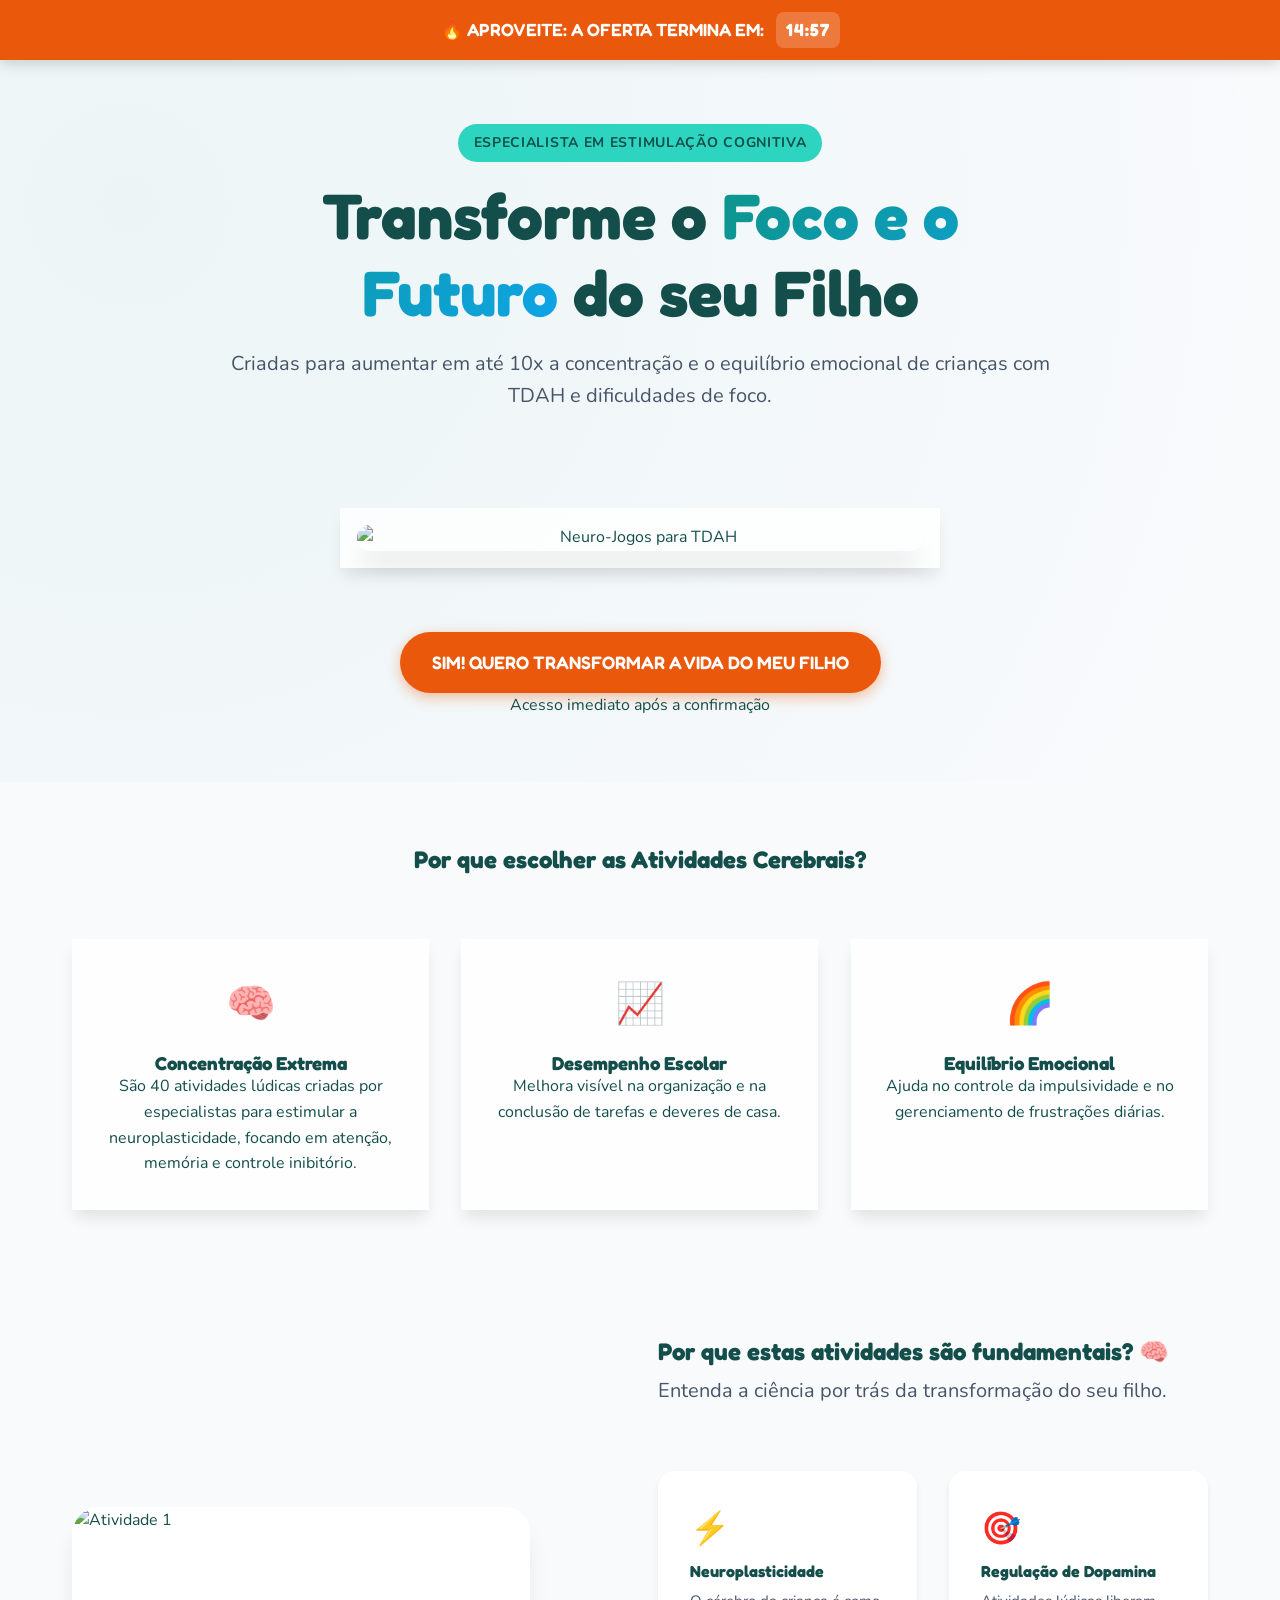
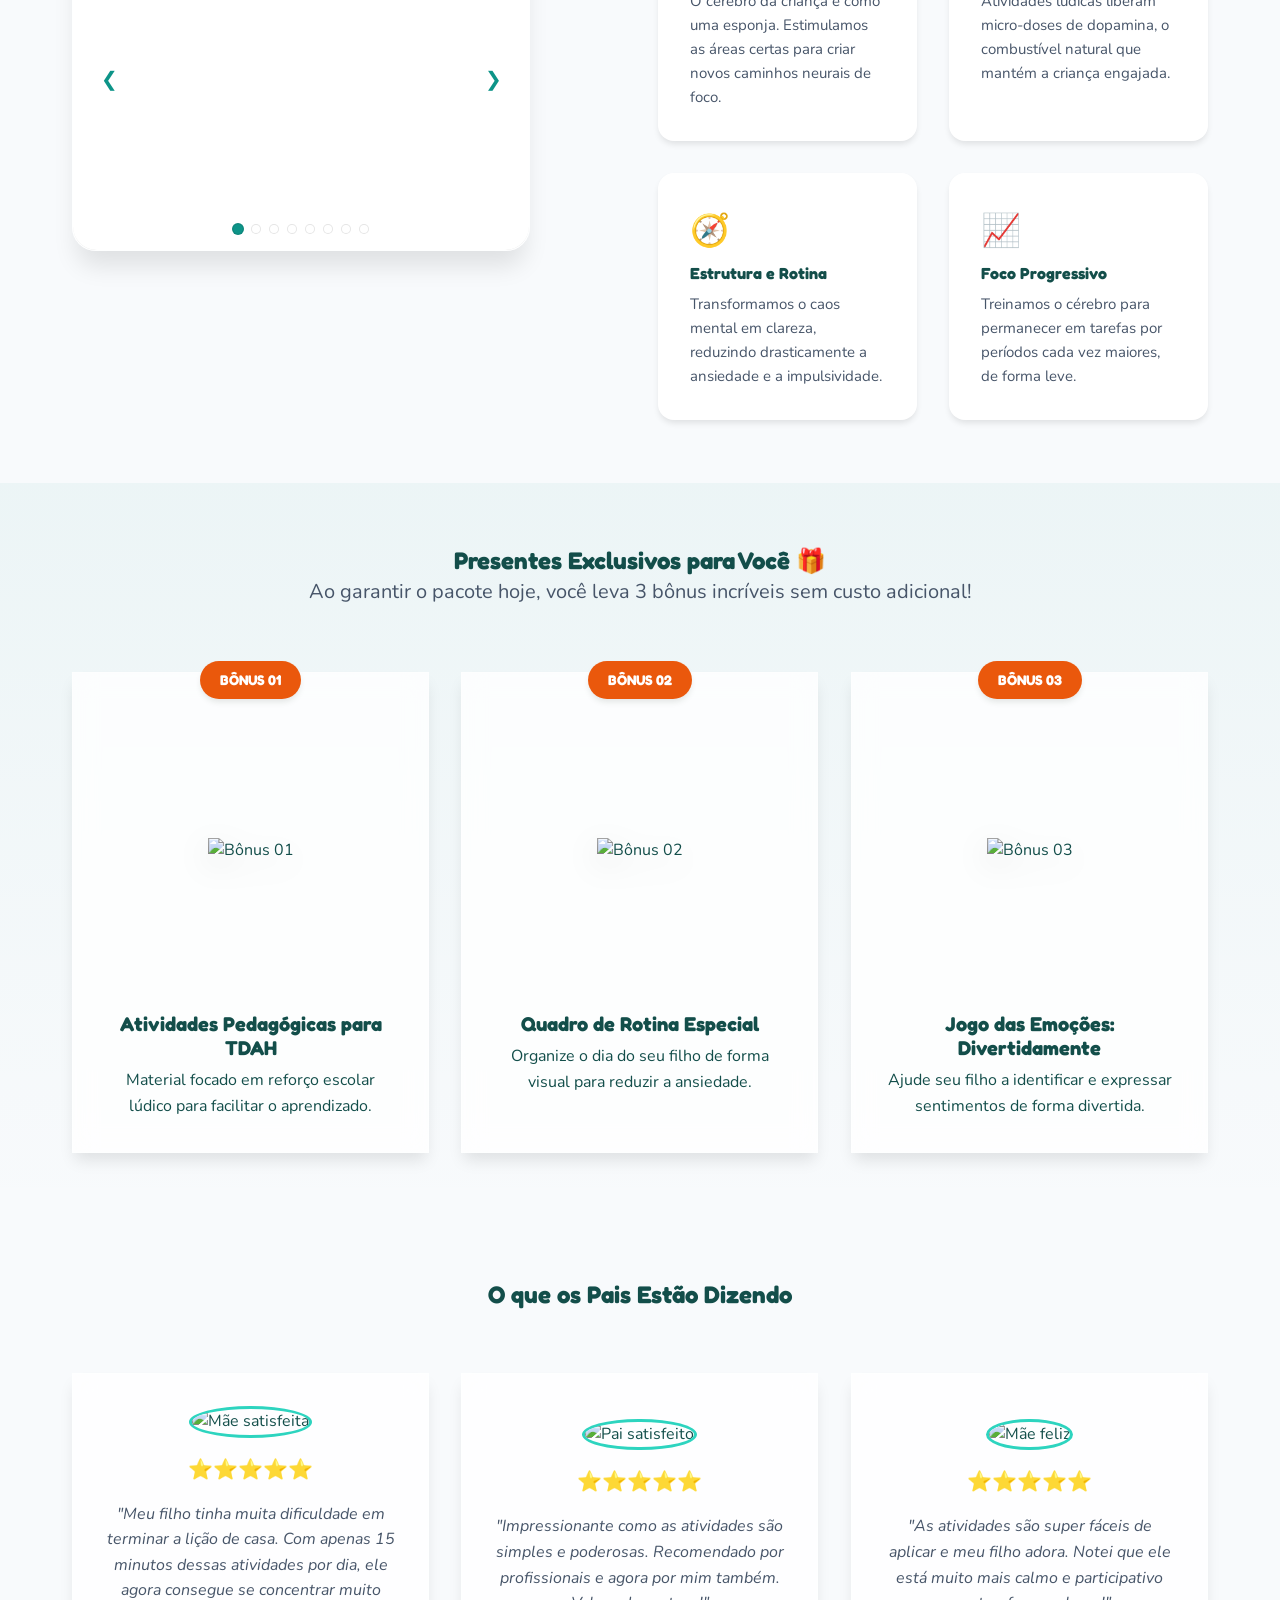
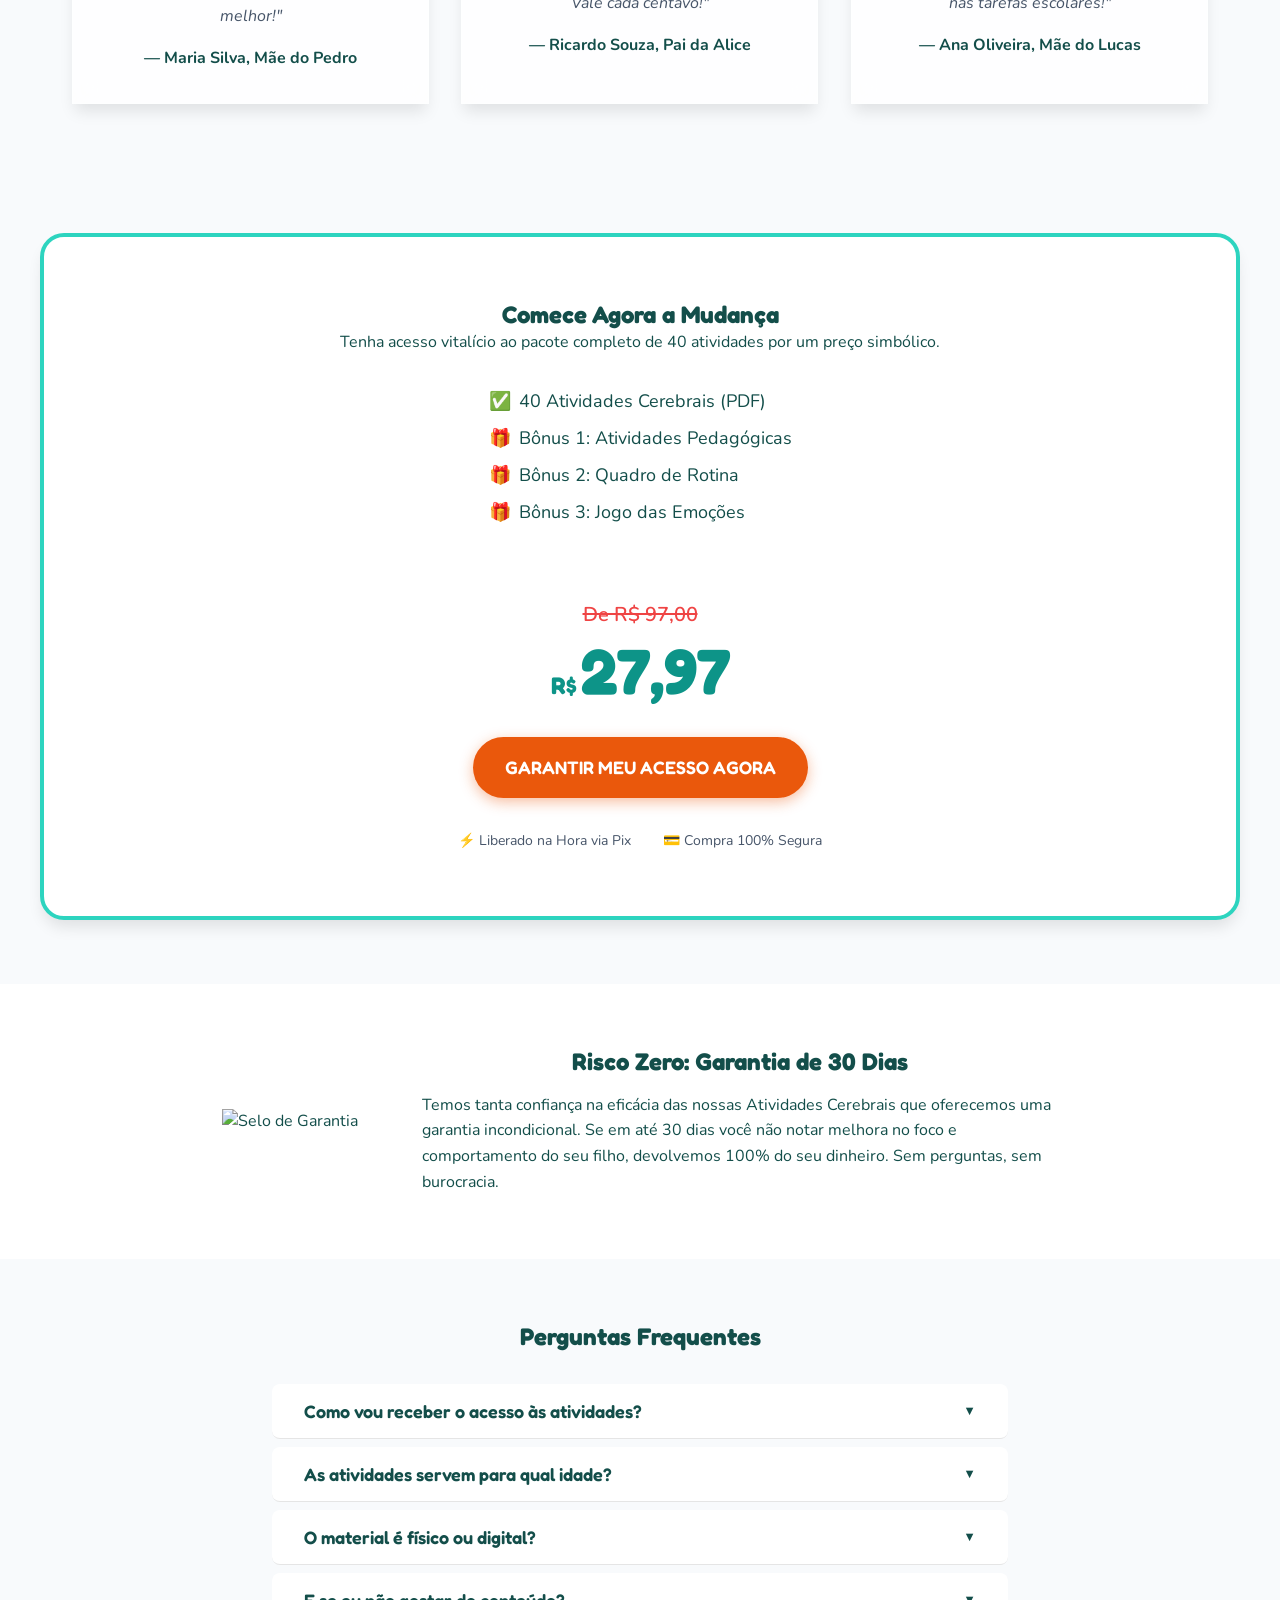
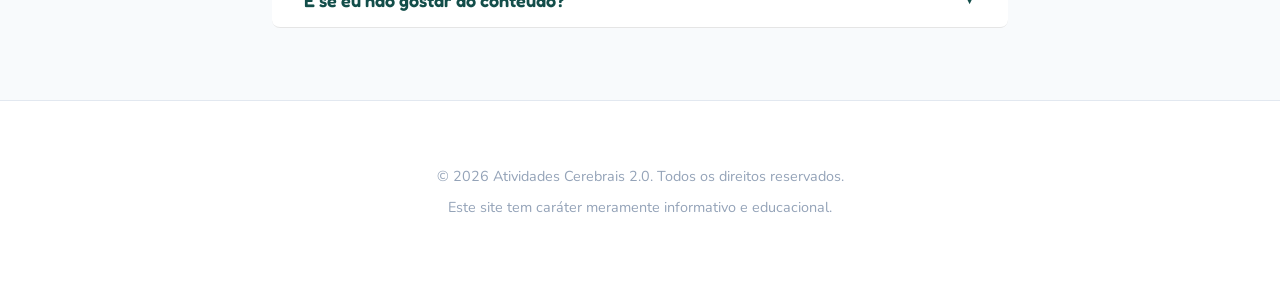
==== index.html @ 0a91a90c "Add files via upload" ====
<!DOCTYPE html>
<html lang="pt-BR">

<head>
    <meta charset="UTF-8">
    <meta name="viewport" content="width=device-width, initial-scale=1.0">
    <title>Atividades Cerebrais 2.0 - Potencialize o Foco do seu Filho</title>
    <link rel="icon" type="image/png" href="assets/favicon.png">
    <meta name="description"
        content="Descubra 40 atividades cerebrais desenhadas para aumentar a concentração, foco e organização das crianças de forma divertida e eficaz.">
    <link rel="stylesheet" href="style.css">
    <!-- Meta Pixel Code -->
    <script>
        !function (f, b, e, v, n, t, s) {
            if (f.fbq) return; n = f.fbq = function () {
                n.callMethod ?
                    n.callMethod.apply(n, arguments) : n.queue.push(arguments)
            };
            if (!f._fbq) f._fbq = n; n.push = n; n.loaded = !0; n.version = '2.0';
            n.queue = []; t = b.createElement(e); t.async = !0;
            t.src = v; s = b.getElementsByTagName(e)[0];
            s.parentNode.insertBefore(t, s)
        }(window, document, 'script',
            'https://connect.facebook.net/en_US/fbevents.js');
        fbq('init', '1449048196918476');
        fbq('track', 'PageView');
    </script>
    <noscript>
        <img height="1" width="1" style="display:none"
            src="https://www.facebook.com/tr?id=1449048196918476&ev=PageView&noscript=1" />
    </noscript>
    <!-- End Meta Pixel Code -->
    <script src="https://cdn.utmify.com.br/scripts/utms/latest.js" data-utmify-prevent-xcod-sck
        data-utmify-prevent-subids async defer></script>
</head>

<body>

    <!-- Countdown Timer Bar -->
    <div class="timer-bar">
        <div class="container">
            <div class="timer-content">
                <span>🔥 APROVEITE: A OFERTA TERMINA EM:</span>
                <span id="countdown-timer" class="timer-numbers">15:00</span>
            </div>
        </div>
    </div>

    <!-- Hero Section -->
    <header class="section hero">
        <div class="container grid-hero">
            <div class="hero-content reveal">
                <span class="badge">Especialista em Estimulação Cognitiva</span>
                <h1>Transforme o <span class="text-gradient">Foco e o Futuro</span> do seu Filho</h1>
                <p class="lead">Criadas para aumentar em até 10x a concentração e o equilíbrio emocional de crianças com
                    TDAH e dificuldades de foco.</p>
            </div>
            <div class="hero-visual reveal delayed">
                <div class="visual-wrapper glass">
                    <img src="./assets/hero_main.jpg" alt="Neuro-Jogos para TDAH" class="hero-img">
                </div>
            </div>
            <div class="hero-cta reveal">
                <div class="cta-group">
                    <a href="#oferta" class="btn btn-primary">SIM!
                        QUERO TRANSFORMAR A VIDA DO MEU FILHO</a>
                    <p class="small-info">Acesso imediato após a confirmação</p>
                </div>
            </div>
        </div>
    </header>

    <!-- Benefits Section -->
    <section id="beneficios" class="section bg-alt">
        <div class="container text-center">
            <h2 class="reveal">Por que escolher as Atividades Cerebrais?</h2>
            <div class="benefits-grid">
                <div class="benefit-card glass reveal">
                    <div class="icon">🧠</div>
                    <h3>Concentração Extrema</h3>
                    <p>São 40 atividades lúdicas criadas por especialistas para estimular a neuroplasticidade, focando
                        em atenção, memória e controle inibitório.</p>
                </div>
                <div class="benefit-card glass reveal">
                    <div class="icon">📈</div>
                    <h3>Desempenho Escolar</h3>
                    <p>Melhora visível na organização e na conclusão de tarefas e deveres de casa.</p>
                </div>
                <div class="benefit-card glass reveal">
                    <div class="icon">🌈</div>
                    <h3>Equilíbrio Emocional</h3>
                    <p>Ajuda no controle da impulsividade e no gerenciamento de frustrações diárias.</p>
                </div>
            </div>
        </div>
    </section>

    <!-- Foundation Section -->
    <section id="fundamentos" class="section">
        <div class="container grid-foundation reveal">
            <div class="foundation-image">
                <div class="carousel-container glass">
                    <div class="carousel-track">
                        <img src="./assets/carousel_1.webp" class="carousel-slide active" alt="Atividade 1">
                        <img src="./assets/carousel_2.webp" class="carousel-slide" alt="Atividade 2">
                        <img src="./assets/carousel_3.webp" class="carousel-slide" alt="Atividade 3">
                        <img src="./assets/carousel_4.webp" class="carousel-slide" alt="Atividade 4">
                        <img src="./assets/carousel_5.avif" class="carousel-slide" alt="Atividade 5">
                        <img src="./assets/carousel_6.webp" class="carousel-slide" alt="Atividade 6">
                        <img src="./assets/carousel_7.webp" class="carousel-slide" alt="Atividade 7">
                        <img src="./assets/carousel_8.webp" class="carousel-slide" alt="Atividade 8">
                    </div>
                    <div class="carousel-nav">
                        <button class="carousel-prev" aria-label="Anterior">❮</button>
                        <button class="carousel-next" aria-label="Próximo">❯</button>
                    </div>
                    <div class="carousel-dots"></div>
                </div>
            </div>
            <div class="foundation-content">
                <h2>Por que estas atividades são fundamentais? 🧠</h2>
                <p class="lead">Entenda a ciência por trás da transformação do seu filho.</p>
                <div class="foundation-grid">
                    <div class="foundation-item">
                        <div class="icon">⚡</div>
                        <h4>Neuroplasticidade</h4>
                        <p>O cérebro da criança é como uma esponja. Estimulamos as áreas certas para criar novos
                            caminhos neurais de foco.</p>
                    </div>
                    <div class="foundation-item">
                        <div class="icon">🎯</div>
                        <h4>Regulação de Dopamina</h4>
                        <p>Atividades lúdicas liberam micro-doses de dopamina, o combustível natural que mantém a
                            criança engajada.</p>
                    </div>
                    <div class="foundation-item">
                        <div class="icon">🧭</div>
                        <h4>Estrutura e Rotina</h4>
                        <p>Transformamos o caos mental em clareza, reduzindo drasticamente a ansiedade e a
                            impulsividade.</p>
                    </div>
                    <div class="foundation-item">
                        <div class="icon">📈</div>
                        <h4>Foco Progressivo</h4>
                        <p>Treinamos o cérebro para permanecer em tarefas por períodos cada vez maiores, de forma leve.
                        </p>
                    </div>
                </div>
            </div>
        </div>
    </section>

    <!-- Bonus Section -->
    <section id="bonus" class="section bonus">
        <div class="container text-center">
            <h2 class="reveal">Presentes Exclusivos para Você 🎁</h2>
            <p class="lead reveal">Ao garantir o pacote hoje, você leva 3 bônus incríveis sem custo adicional!</p>
            <div class="bonus-grid">
                <div class="bonus-card glass reveal">
                    <span class="bonus-badge">BÔNUS 01</span>
                    <div class="bonus-img">
                        <img src="./assets/bonus_1.png" alt="Bônus 01">
                    </div>
                    <h3>Atividades Pedagógicas para TDAH</h3>
                    <p>Material focado em reforço escolar lúdico para facilitar o aprendizado.</p>
                </div>
                <div class="bonus-card glass reveal">
                    <span class="bonus-badge">BÔNUS 02</span>
                    <div class="bonus-img">
                        <img src="./assets/bonus_2.png" alt="Bônus 02">
                    </div>
                    <h3>Quadro de Rotina Especial</h3>
                    <p>Organize o dia do seu filho de forma visual para reduzir a ansiedade.</p>
                </div>
                <div class="bonus-card glass reveal">
                    <span class="bonus-badge">BÔNUS 03</span>
                    <div class="bonus-img">
                        <img src="./assets/bonus_3.png" alt="Bônus 03">
                    </div>
                    <h3>Jogo das Emoções: Divertidamente</h3>
                    <p>Ajude seu filho a identificar e expressar sentimentos de forma divertida.</p>
                </div>
            </div>
        </div>
    </section>

    <!-- Testimonials Section -->
    <section id="depoimentos" class="section">
        <div class="container text-center">
            <h2 class="reveal">O que os Pais Estão Dizendo</h2>
            <div class="testimonials-grid">
                <div class="testimonial-card glass reveal">
                    <div class="testimonial-photo">
                        <img src="./assets/parent_1.png" alt="Mãe satisfeita">
                    </div>
                    <div class="stars">⭐⭐⭐⭐⭐</div>
                    <p>"Meu filho tinha muita dificuldade em terminar a lição de casa. Com apenas 15 minutos dessas
                        atividades por dia, ele agora consegue se concentrar muito melhor!"</p>
                    <span class="author">— Maria Silva, Mãe do Pedro</span>
                </div>
                <div class="testimonial-card glass reveal">
                    <div class="testimonial-photo">
                        <img src="./assets/parent_2.png" alt="Pai satisfeito">
                    </div>
                    <div class="stars">⭐⭐⭐⭐⭐</div>
                    <p>"Impressionante como as atividades são simples e poderosas. Recomendado por profissionais e agora
                        por mim também. Vale cada centavo!"</p>
                    <span class="author">— Ricardo Souza, Pai da Alice</span>
                </div>
                <div class="testimonial-card glass reveal">
                    <div class="testimonial-photo">
                        <img src="./assets/parent_3.png" alt="Mãe feliz">
                    </div>
                    <div class="stars">⭐⭐⭐⭐⭐</div>
                    <p>"As atividades são super fáceis de aplicar e meu filho adora. Notei que ele está muito mais calmo
                        e participativo nas tarefas escolares!"</p>
                    <span class="author">— Ana Oliveira, Mãe do Lucas</span>
                </div>
            </div>
        </div>
    </section>

    <!-- CTA Final Section -->
    <section id="oferta" class="section offer">
        <div class="container glass text-center reveal">
            <h2>Comece Agora a Mudança</h2>
            <p>Tenha acesso vitalício ao pacote completo de 40 atividades por um preço simbólico.</p>

            <ul class="offer-list">
                <li><span class="check">✅</span> 40 Atividades Cerebrais (PDF)</li>
                <li><span class="check">🎁</span> Bônus 1: Atividades Pedagógicas</li>
                <li><span class="check">🎁</span> Bônus 2: Quadro de Rotina</li>
                <li><span class="check">🎁</span> Bônus 3: Jogo das Emoções</li>
            </ul>

            <div class="price-tag">
                <span class="old-price">De R$ 97,00</span>
                <div class="main-price">
                    <span class="currency">R$</span>
                    <span class="value">27,97</span>
                </div>
            </div>
            <a href="https://lastlink.com/p/C712D1677/checkout-payment" class="btn btn-primary lg">GARANTIR
                MEU ACESSO AGORA</a>
            <div class="trust-icons">
                <span>⚡ Liberado na Hora via Pix</span>
                <span>💳 Compra 100% Segura</span>
            </div>
        </div>
    </section>

    <!-- Guarantee Section -->
    <section class="section guarantee">
        <div class="container grid-guarantee reveal">
            <div class="guarantee-img">
                <img src="./assets/guarantee_badge.png" alt="Selo de Garantia">
            </div>
            <div class="guarantee-text">
                <h2>Risco Zero: Garantia de 30 Dias</h2>
                <p>Temos tanta confiança na eficácia das nossas Atividades Cerebrais que oferecemos uma garantia
                    incondicional. Se em até 30 dias você não notar melhora no foco e comportamento do seu filho,
                    devolvemos 100% do seu dinheiro. Sem perguntas, sem burocracia.</p>
            </div>
        </div>
    </section>

    <!-- FAQ Section -->
    <section id="faq" class="section">
        <div class="container max-md reveal">
            <h2 class="text-center">Perguntas Frequentes</h2>
            <div class="faq-accordion">
                <div class="faq-item">
                    <button class="faq-question">Como vou receber o acesso às atividades? <span
                            class="arrow">▼</span></button>
                    <div class="faq-answer">
                        <p>O acesso é imediato! Assim que seu pagamento for confirmado, você receberá um e-mail com os
                            dados de acesso para baixar todo o material em PDF.</p>
                    </div>
                </div>
                <div class="faq-item">
                    <button class="faq-question">As atividades servem para qual idade? <span
                            class="arrow">▼</span></button>
                    <div class="faq-answer">
                        <p>As atividades foram desenhadas estrategicamente para crianças entre 3 e 12 anos, com
                            diferentes níveis de complexidade para cada fase do desenvolvimento.</p>
                    </div>
                </div>
                <div class="faq-item">
                    <button class="faq-question">O material é físico ou digital? <span class="arrow">▼</span></button>
                    <div class="faq-answer">
                        <p>O material é 100% digital em formato PDF de alta qualidade. Isso permite que você imprima
                            apenas o que for usar e repita as atividades quantas vezes quiser.</p>
                    </div>
                </div>
                <div class="faq-item">
                    <button class="faq-question">E se eu não gostar do conteúdo? <span class="arrow">▼</span></button>
                    <div class="faq-answer">
                        <p>Não se preocupe! Você tem nossa garantia incondicional de 30 dias. Se por qualquer motivo
                            você
                            achar que não é para o seu filho, basta nos enviar um e-mail e devolvemos todo o seu
                            investimento.</p>
                    </div>
                </div>
            </div>
        </div>
    </section>

    <!-- Exit Intent Modal -->
    <div id="exit-intent-modal">
        <div class="modal-content">
            <button class="modal-close" aria-label="Fechar">&times;</button>
            <span class="modal-icon">🎁</span>
            <h2>ESPERE! Temos um presente para você.</h2>
            <p>Não saia agora sem garantir o <strong>desconto especial de 70%</strong> que liberamos para você.</p>
            <a href="desconto.html" class="btn btn-primary">QUERO MEU DESCONTO AGORA</a>
        </div>
    </div>

    <footer>
        <div class="container">
            <p>&copy; 2026 Atividades Cerebrais 2.0. Todos os direitos reservados.</p>
            <p>Este site tem caráter meramente informativo e educacional.</p>
        </div>
    </footer>

    <script src="main.js"></script>
</body>

</html>
---- style.css ----
@import url('https://fonts.googleapis.com/css2?family=Fredoka:wght@400;500;600;700&family=Nunito:wght@300;400;500;600;700&display=swap');

:root {
    /* Colors - Educational Premium (Teal & Orange) */
    --primary: #0d9488;
    --primary-light: #2dd4bf;
    --primary-dark: #134e4a;
    --secondary: #0ea5e9;
    --cta: #ea580c;
    --cta-hover: #c2410c;
    --bg-main: #f8fafc;
    --bg-card: rgba(255, 255, 255, 0.8);
    --text-main: #134e4a;
    --text-muted: #475569;
    --white: #ffffff;

    /* Gradientes */
    --grad-primary: linear-gradient(135deg, var(--primary), var(--secondary));
    --grad-surface: linear-gradient(180deg, rgba(255, 255, 255, 0) 0%, rgba(255, 255, 255, 1) 100%);

    /* Spacing */
    --space-xs: 0.5rem;
    --space-sm: 1rem;
    --space-md: 2rem;
    --space-lg: 4rem;
    --space-xl: 8rem;

    /* Border Radius */
    --radius-sm: 8px;
    --radius-md: 16px;
    --radius-lg: 24px;
    --radius-full: 9999px;

    /* Shadows */
    --shadow-sm: 0 4px 6px -1px rgba(0, 0, 0, 0.1);
    --shadow-md: 0 10px 15px -3px rgba(0, 0, 0, 0.1);
    --shadow-lg: 0 20px 25px -5px rgba(0, 0, 0, 0.1);
}

* {
    margin: 0;
    padding: 0;
    box-sizing: border-box;
}

html {
    scroll-behavior: smooth;
}

body {
    font-family: 'Nunito', sans-serif;
    background-color: var(--bg-main);
    color: var(--text-main);
    line-height: 1.6;
    overflow-x: hidden;
}

h1,
h2 {
    font-family: 'Fredoka', sans-serif;
    font-weight: 700;
    line-height: 1.2;
    text-align: center;
}

h3,
h4 {
    font-family: 'Fredoka', sans-serif;
    font-weight: 700;
    line-height: 1.2;
}

.text-center {
    text-align: center !important;
}

/* Glassmorphism utility */
.glass {
    background: var(--bg-card);
    backdrop-filter: blur(12px);
    -webkit-backdrop-filter: blur(12px);
    border: 1px solid rgba(255, 255, 255, 0.3);
    box-shadow: var(--shadow-md);
}

@media (max-width: 768px) {
    .glass {
        /* Removing backdrop-filter on mobile for maximum performance */
        backdrop-filter: none;
        -webkit-backdrop-filter: none;
        background: rgba(255, 255, 255, 0.95);
        /* More opaque for readability without blur */
    }
}

/* Layout Utilities */
.container {
    max-width: 1200px;
    margin: 0 auto;
    padding: 0 var(--space-md);
}

.section {
    padding: var(--space-lg) 0;
}

/* Buttons */
.btn {
    display: inline-flex;
    align-items: center;
    justify-content: center;
    padding: 1rem 2rem;
    border-radius: var(--radius-full);
    font-family: 'Fredoka', sans-serif;
    font-weight: 600;
    text-decoration: none;
    transition: all 0.3s cubic-bezier(0.4, 0, 0.2, 1);
    cursor: pointer;
    border: none;
    font-size: 1.125rem;
}

.btn-primary {
    background-color: var(--cta);
    color: var(--white);
    box-shadow: 0 4px 14px 0 rgba(234, 88, 12, 0.39);
    /* Attention grabbing pulse animation */
    animation: pulse-glow 3s infinite ease-in-out;
}

@keyframes pulse-glow {
    0% {
        transform: scale(1);
        box-shadow: 0 4px 14px 0 rgba(234, 88, 12, 0.39);
    }

    50% {
        transform: scale(1.05);
        box-shadow: 0 8px 25px 0 rgba(234, 88, 12, 0.5);
    }

    100% {
        transform: scale(1);
        box-shadow: 0 4px 14px 0 rgba(234, 88, 12, 0.39);
    }
}

.btn-primary:hover {
    background-color: var(--cta-hover);
    transform: translateY(-2px) scale(1.02);
    box-shadow: 0 6px 20px rgba(234, 88, 12, 0.23);
    animation: none;
    /* Pause pulse on hover for better control */
}

.btn-primary:active {
    transform: translateY(0) scale(0.98);
}

/* Animation Base */
.reveal {
    opacity: 0;
    transform: translateY(20px);
    /* Reduced movement for smoother feel on mobile */
    transition: opacity 0.6s ease-out, transform 0.6s ease-out;
    /* Targeted properties + shorter duration */
    will-change: opacity, transform;
}

.reveal.active {
    opacity: 1;
    transform: translateY(0);
}

@media (max-width: 768px) {
    .reveal {
        transition-duration: 0.4s;
        /* Even faster on mobile */
    }
}

@media (max-width: 768px) {
    :root {
        --space-lg: 3rem;
    }

    .btn {
        width: 100%;
        padding: 1.25rem;
    }
}

/* Hero Section */
.hero {
    min-height: 80vh;
    display: flex;
    align-items: center;
    background: radial-gradient(circle at 10% 20%, rgba(13, 148, 136, 0.05) 0%, rgba(255, 255, 255, 0) 90%);
}

.grid-hero {
    display: flex;
    flex-direction: column;
    align-items: center;
    text-align: center;
    gap: var(--space-lg);
    max-width: 900px;
    margin: 0 auto;
}

.hero-content {
    text-align: center;
    display: flex;
    flex-direction: column;
    align-items: center;
}

.hero-visual {
    max-width: 600px;
    width: 100%;
}

.hero-cta {
    display: flex;
    justify-content: center;
    width: 100%;
}

.badge {
    display: inline-block;
    padding: 0.5rem 1rem;
    background: var(--primary-light);
    color: var(--primary-dark);
    font-size: 0.875rem;
    font-weight: 700;
    border-radius: var(--radius-full);
    margin-bottom: var(--space-sm);
    text-transform: uppercase;
    letter-spacing: 0.05em;
}

.text-gradient {
    background: var(--grad-primary);
    -webkit-background-clip: text;
    -webkit-text-fill-color: transparent;
    background-clip: text;
}

.hero h1 {
    font-size: clamp(2.5rem, 5vw, 4rem);
    margin-bottom: var(--space-sm);
}

.lead {
    font-size: 1.25rem;
    color: var(--text-muted);
    margin-bottom: var(--space-md);
}

.hero-img {
    width: 100%;
    height: auto;
    border-radius: var(--radius-md);
    box-shadow: var(--shadow-lg);
    display: block;
    /* Smooth floating animation */
    animation: floating 6s ease-in-out infinite;
}

.visual-wrapper {
    padding: var(--space-sm);
    position: relative;
}

@keyframes floating {
    0% {
        transform: translateY(0px) rotate(0deg);
    }

    50% {
        transform: translateY(-15px) rotate(1deg);
    }

    100% {
        transform: translateY(0px) rotate(0deg);
    }
}

/* Benefits Grid */
.benefits-grid {
    display: grid;
    grid-template-columns: repeat(auto-fit, minmax(300px, 1fr));
    gap: var(--space-md);
    margin-top: var(--space-lg);
}

.benefit-card {
    padding: var(--space-md);
    text-align: center;
    transition: transform 0.3s ease;
    display: flex;
    flex-direction: column;
    align-items: center;
}

.benefit-card:hover {
    transform: translateY(-10px);
}

.benefit-card .icon {
    font-size: 2.5rem;
    margin-bottom: var(--space-sm);
}

/* Offer Section */
.offer .container {
    padding: var(--space-lg);
    background: white;
    border: 4px solid var(--primary-light);
    border-radius: var(--radius-lg);
}

@media (max-width: 768px) {
    .offer .container {
        padding: var(--space-md);
        margin: 0 var(--space-sm);
    }
}

.offer-list {
    list-style: none;
    margin: var(--space-md) 0;
    display: flex;
    flex-direction: column;
    gap: var(--space-xs);
    text-align: left;
    display: inline-block;
}

.offer-list li {
    font-size: 1.125rem;
    color: var(--text-main);
    display: flex;
    align-items: center;
    gap: var(--space-xs);
    margin-bottom: 0.5rem;
}

.offer-list li .check {
    color: var(--primary);
    font-weight: bold;
}

.price-tag {
    margin: var(--space-md) 0;
    display: flex;
    flex-direction: column;
    align-items: center;
    gap: var(--space-xs);
}

.old-price {
    text-decoration: line-through;
    color: #ef4444;
    /* Vibrant Red */
    font-size: 1.25rem;
    font-weight: 600;
}

.main-price {
    display: flex;
    align-items: baseline;
    gap: 0.25rem;
    color: var(--primary);
}

.currency {
    font-size: 1.5rem;
    font-weight: 700;
    font-family: 'Fredoka', sans-serif;
}

.value {
    font-size: 4rem;
    font-weight: 800;
    line-height: 1;
    font-family: 'Fredoka', sans-serif;
}

.trust-icons {
    display: flex;
    justify-content: center;
    gap: var(--space-md);
    margin-top: var(--space-md);
    font-size: 0.875rem;
    color: var(--text-muted);
}

/* Bonus Section */
.bonus {
    background: linear-gradient(180deg, rgba(13, 148, 136, 0.05) 0%, rgba(255, 255, 255, 0) 100%);
}

.bonus-grid {
    display: grid;
    grid-template-columns: repeat(auto-fit, minmax(300px, 1fr));
    gap: var(--space-md);
    margin-top: var(--space-lg);
}

.bonus-card {
    padding: var(--space-md);
    position: relative;
    transition: transform 0.4s cubic-bezier(0.4, 0, 0.2, 1);
    display: flex;
    flex-direction: column;
    align-items: center;
}

.bonus-card:hover {
    transform: translateY(-12px);
}

.bonus-badge {
    position: absolute;
    top: -12px;
    background: var(--cta);
    color: white;
    padding: 0.5rem 1.25rem;
    border-radius: var(--radius-full);
    font-family: 'Fredoka', sans-serif;
    font-weight: 700;
    font-size: 0.875rem;
    box-shadow: var(--shadow-sm);
}

.bonus-img {
    width: 100%;
    margin-bottom: var(--space-sm);
    aspect-ratio: 1;
    display: flex;
    align-items: center;
    justify-content: center;
}

.bonus-img img {
    max-width: 100%;
    max-height: 250px;
    object-fit: contain;
    filter: drop-shadow(0 10px 15px rgba(0, 0, 0, 0.1));
}

.bonus-card h3 {
    color: var(--primary-dark);
    margin-bottom: var(--space-xs);
    font-size: 1.25rem;
}

/* Scientific Foundation Section */
.grid-foundation {
    display: grid;
    grid-template-columns: 1fr 1.2fr;
    gap: var(--space-xl);
    align-items: center;
}

.foundation-image img {
    width: 100%;
    max-width: 500px;
    border-radius: var(--radius-lg);
    box-shadow: var(--shadow-lg);
}

.foundation-content h2 {
    text-align: left;
    margin-bottom: var(--space-xs);
}

.foundation-content .lead {
    text-align: left;
    margin-bottom: var(--space-lg);
    color: var(--text-muted);
}

.foundation-grid {
    display: grid;
    grid-template-columns: 1fr 1fr;
    gap: var(--space-md);
}

.foundation-item {
    padding: var(--space-md);
    background: white;
    border-radius: var(--radius-md);
    box-shadow: var(--shadow-sm);
    transition: transform 0.3s ease;
}

.foundation-item:hover {
    transform: translateY(-5px);
}

.foundation-item .icon {
    font-size: 2rem;
    margin-bottom: var(--space-xs);
}

.foundation-item h4 {
    color: var(--primary-dark);
    margin-bottom: var(--space-xs);
}

.foundation-item p {
    font-size: 0.9375rem;
    color: var(--text-muted);
}

@media (max-width: 968px) {
    .grid-foundation {
        grid-template-columns: 1fr;
        text-align: center;
    }

    .foundation-content h2,
    .foundation-content .lead {
        text-align: center;
    }

    .foundation-image {
        order: -1;
    }
}

@media (max-width: 600px) {
    .foundation-grid {
        grid-template-columns: 1fr;
    }
}

/* Testimonials Grid */
.testimonials-grid {
    display: grid;
    grid-template-columns: repeat(auto-fit, minmax(300px, 1fr));
    gap: var(--space-md);
    margin-top: var(--space-lg);
}

.testimonial-card {
    padding: var(--space-md);
    text-align: center;
    display: flex;
    flex-direction: column;
    align-items: center;
    justify-content: center;
    min-height: 250px;
}

.testimonial-photo img {
    width: 80px;
    height: 80px;
    border-radius: 50%;
    object-fit: cover;
    margin-bottom: var(--space-sm);
    border: 3px solid var(--primary-light);
}

.stars {
    color: #fbbf24;
    font-size: 1.25rem;
    margin-bottom: var(--space-sm);
}

.testimonial-card p {
    font-style: italic;
    margin-bottom: var(--space-sm);
    color: var(--text-muted);
}

.author {
    font-weight: 700;
    color: var(--primary-dark);
}

/* Guarantee Section */
.guarantee {
    background: white;
}

.grid-guarantee {
    display: grid;
    grid-template-columns: auto 1fr;
    gap: var(--space-lg);
    align-items: center;
    max-width: 900px;
    margin: 0 auto;
}

.guarantee-img img {
    width: 200px;
    height: auto;
}

.guarantee-text h2 {
    color: var(--primary-dark);
    margin-bottom: var(--space-sm);
}

@media (max-width: 968px) {
    .grid-hero {
        display: flex;
        flex-direction: column;
        text-align: center;
        gap: var(--space-md);
    }

    .hero-content {
        order: 1;
    }

    .hero-visual {
        order: 2;
        max-width: 500px;
        margin: 0 auto;
    }

    .hero-cta {
        order: 3;
    }

    .grid-guarantee {
        grid-template-columns: 1fr;
        text-align: center;
    }

    .guarantee-img img {
        margin: 0 auto;
    }
}

/* FAQ Accordion */
.max-md {
    max-width: 800px;
    margin: 0 auto;
}

.faq-accordion {
    margin-top: var(--space-md);
}

.faq-item {
    border-bottom: 1px solid rgba(0, 0, 0, 0.1);
    background: white;
    margin-bottom: var(--space-xs);
    border-radius: var(--radius-sm);
    overflow: hidden;
}

.faq-question {
    width: 100%;
    padding: var(--space-sm) var(--space-md);
    display: flex;
    justify-content: space-between;
    align-items: center;
    background: none;
    border: none;
    font-family: 'Fredoka', sans-serif;
    font-size: 1.125rem;
    font-weight: 600;
    color: var(--primary-dark);
    text-align: left;
    cursor: pointer;
    transition: background 0.3s ease;
}

.faq-question:hover {
    background: rgba(13, 148, 136, 0.05);
}

.faq-question .arrow {
    font-size: 0.8rem;
    transition: transform 0.3s ease;
}

.faq-item.active .faq-question {
    background: rgba(13, 148, 136, 0.05);
}

.faq-item.active .arrow {
    transform: rotate(180deg);
}

.faq-answer {
    max-height: 0;
    overflow: hidden;
    transition: max-height 0.3s ease-out, padding 0.3s ease;
    padding: 0 var(--space-md);
}

.faq-item.active .faq-answer {
    max-height: 200px;
    padding: 0 var(--space-md) var(--space-md) var(--space-md);
}

.faq-answer p {
    color: var(--text-muted);
}

/* Carousel Styles */
.carousel-container {
    position: relative;
    width: 100%;
    aspect-ratio: 4 / 3;
    overflow: hidden;
    border-radius: var(--radius-lg);
    box-shadow: var(--shadow-lg);
}

.carousel-track {
    position: relative;
    width: 100%;
    height: 100%;
}

.carousel-slide {
    position: absolute;
    top: 0;
    left: 0;
    width: 100%;
    height: 100%;
    object-fit: contain;
    opacity: 0;
    transition: opacity 0.5s ease-in-out, transform 0.5s ease-in-out;
    transform: scale(0.95);
    background: white;
}

.carousel-slide.active {
    opacity: 1;
    transform: scale(1);
    z-index: 1;
}

.carousel-nav {
    position: absolute;
    top: 50%;
    width: 100%;
    display: flex;
    justify-content: space-between;
    transform: translateY(-50%);
    z-index: 10;
    padding: 0 var(--space-sm);
    pointer-events: none;
}

.carousel-prev,
.carousel-next {
    width: 40px;
    height: 40px;
    border-radius: 50%;
    background: rgba(255, 255, 255, 0.2);
    backdrop-filter: blur(8px);
    -webkit-backdrop-filter: blur(8px);
    border: 1px solid rgba(255, 255, 255, 0.3);
    color: var(--primary);
    font-size: 1.25rem;
    cursor: pointer;
    display: flex;
    align-items: center;
    justify-content: center;
    transition: all 0.3s ease;
    pointer-events: auto;
}

.carousel-prev:hover,
.carousel-next:hover {
    background: var(--primary);
    color: white;
    transform: scale(1.1);
}

.carousel-dots {
    position: absolute;
    bottom: var(--space-sm);
    left: 50%;
    transform: translateX(-50%);
    display: flex;
    gap: 8px;
    z-index: 10;
}

.dot {
    width: 10px;
    height: 10px;
    border-radius: 50%;
    background: rgba(255, 255, 255, 0.4);
    border: 1px solid rgba(0, 0, 0, 0.1);
    cursor: pointer;
    transition: all 0.3s ease;
}

.dot.active {
    background: var(--primary);
    transform: scale(1.2);
}

@media (max-width: 768px) {
    .carousel-container {
        aspect-ratio: 1;
    }

    .carousel-prev,
    .carousel-next {
        width: 32px;
        height: 32px;
        font-size: 1rem;
    }
}

/* Countdown Timer Bar */
.timer-bar {
    position: sticky;
    top: 0;
    z-index: 2000;
    background-color: var(--cta);
    color: var(--white);
    padding: 0.75rem 0;
    text-align: center;
    font-family: 'Fredoka', sans-serif;
    font-weight: 600;
    box-shadow: 0 2px 15px rgba(0, 0, 0, 0.2);
}

.timer-content {
    display: flex;
    justify-content: center;
    align-items: center;
    gap: 12px;
    font-size: 1.1rem;
}

.timer-numbers {
    font-weight: 700;
    background: rgba(255, 255, 255, 0.2);
    padding: 4px 10px;
    border-radius: var(--radius-sm);
    letter-spacing: 1px;
}

@media (max-width: 768px) {
    .timer-content {
        font-size: 0.9rem;
        gap: 8px;
    }
}

/* Exit Intent Modal */
#exit-intent-modal {
    position: fixed;
    top: 0;
    left: 0;
    width: 100%;
    height: 100%;
    background: rgba(15, 23, 42, 0.8);
    backdrop-filter: blur(8px);
    display: flex;
    align-items: center;
    justify-content: center;
    z-index: 3000;
    opacity: 0;
    visibility: hidden;
    transition: all 0.4s ease;
}

#exit-intent-modal.active {
    opacity: 1;
    visibility: visible;
}

.modal-content {
    background: white;
    max-width: 500px;
    width: 90%;
    padding: 3rem;
    border-radius: 2rem;
    text-align: center;
    position: relative;
    border: 3px solid var(--cta);
    box-shadow: 0 25px 50px -12px rgba(234, 88, 12, 0.5);
    transform: scale(0.9);
    transition: transform 0.4s cubic-bezier(0.34, 1.56, 0.64, 1);
}

#exit-intent-modal.active .modal-content {
    transform: scale(1);
}

.modal-close {
    position: absolute;
    top: 1rem;
    right: 1rem;
    background: none;
    border: none;
    font-size: 1.5rem;
    color: #94a3b8;
    cursor: pointer;
    transition: color 0.3s;
}

.modal-close:hover {
    color: var(--cta);
}

.modal-icon {
    font-size: 4rem;
    margin-bottom: 1.5rem;
    display: block;
}
/* Main Footer Styles */
footer {
    padding: 4rem 0;
    text-align: center;
    color: #94a3b8;
    font-size: 0.9rem;
    background: white;
    border-top: 1px solid #E2E8F0;
}

footer p {
    margin-bottom: 0.5rem;
}
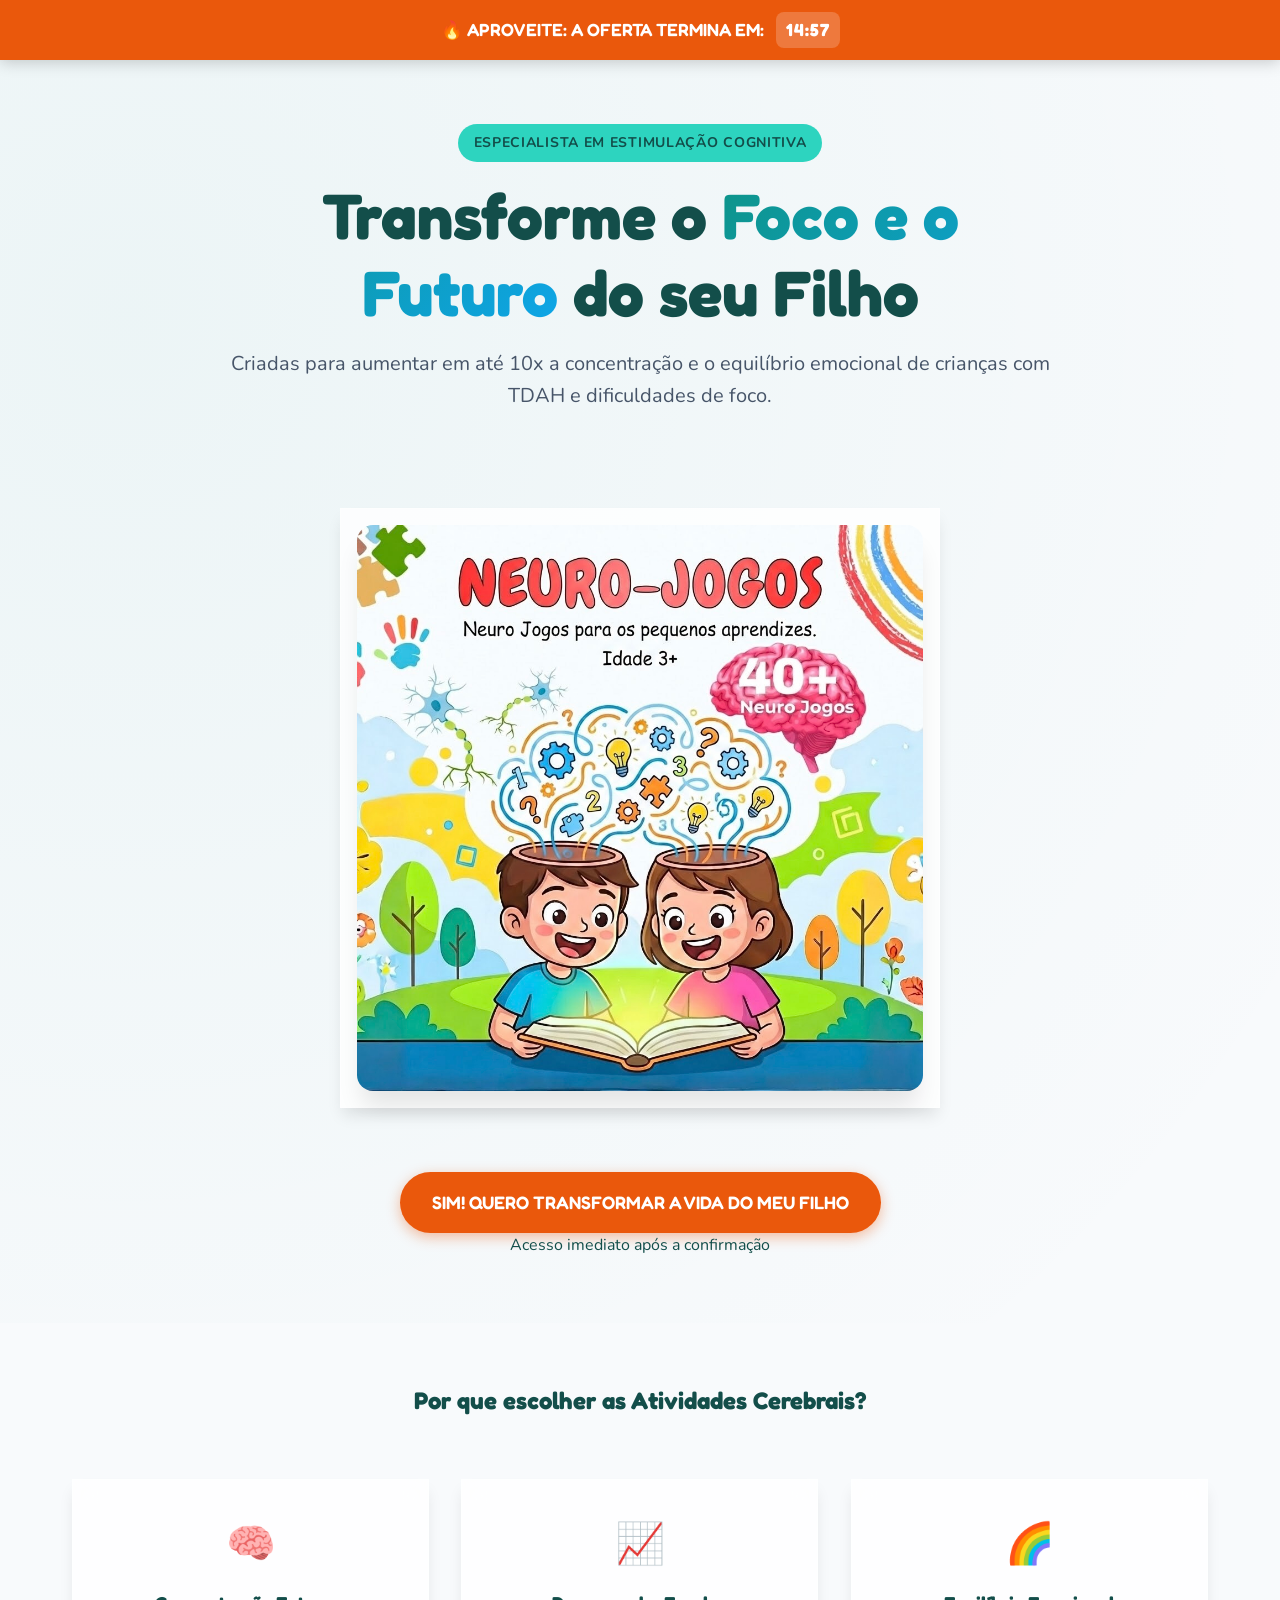
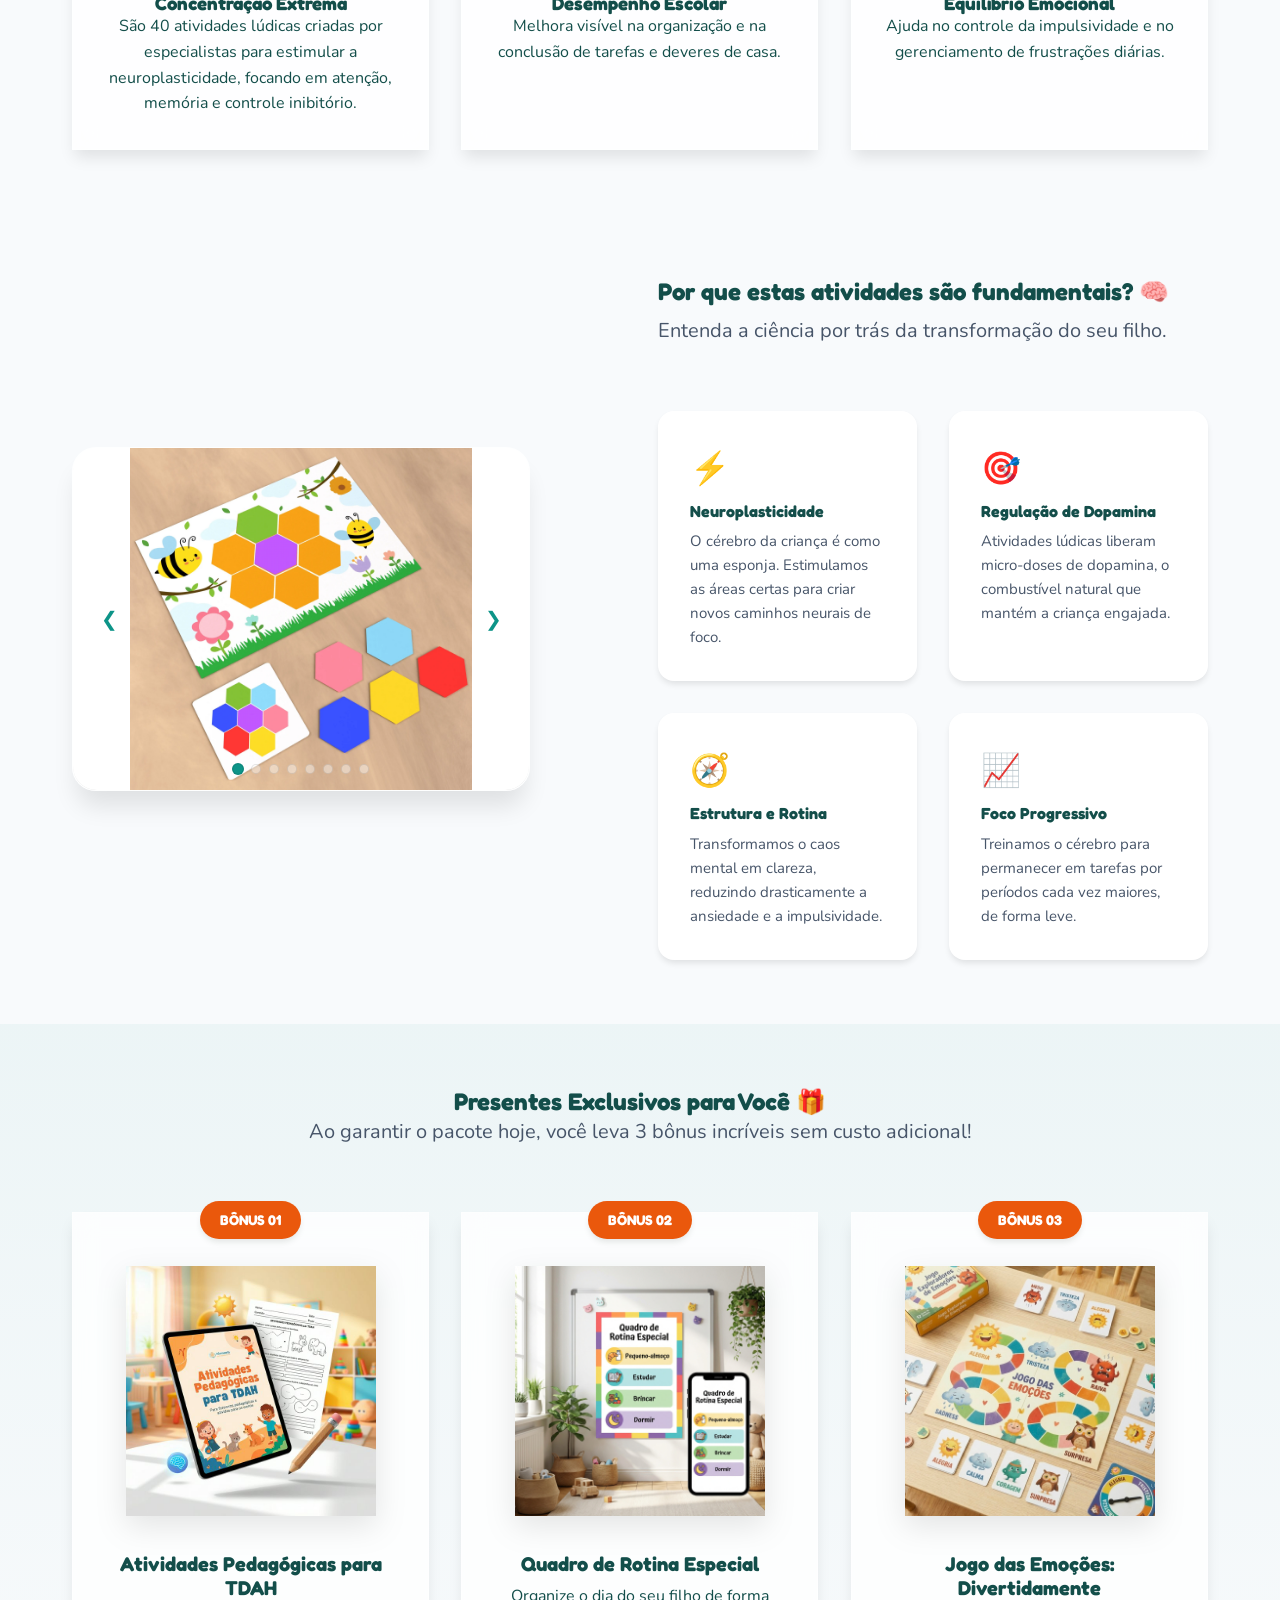
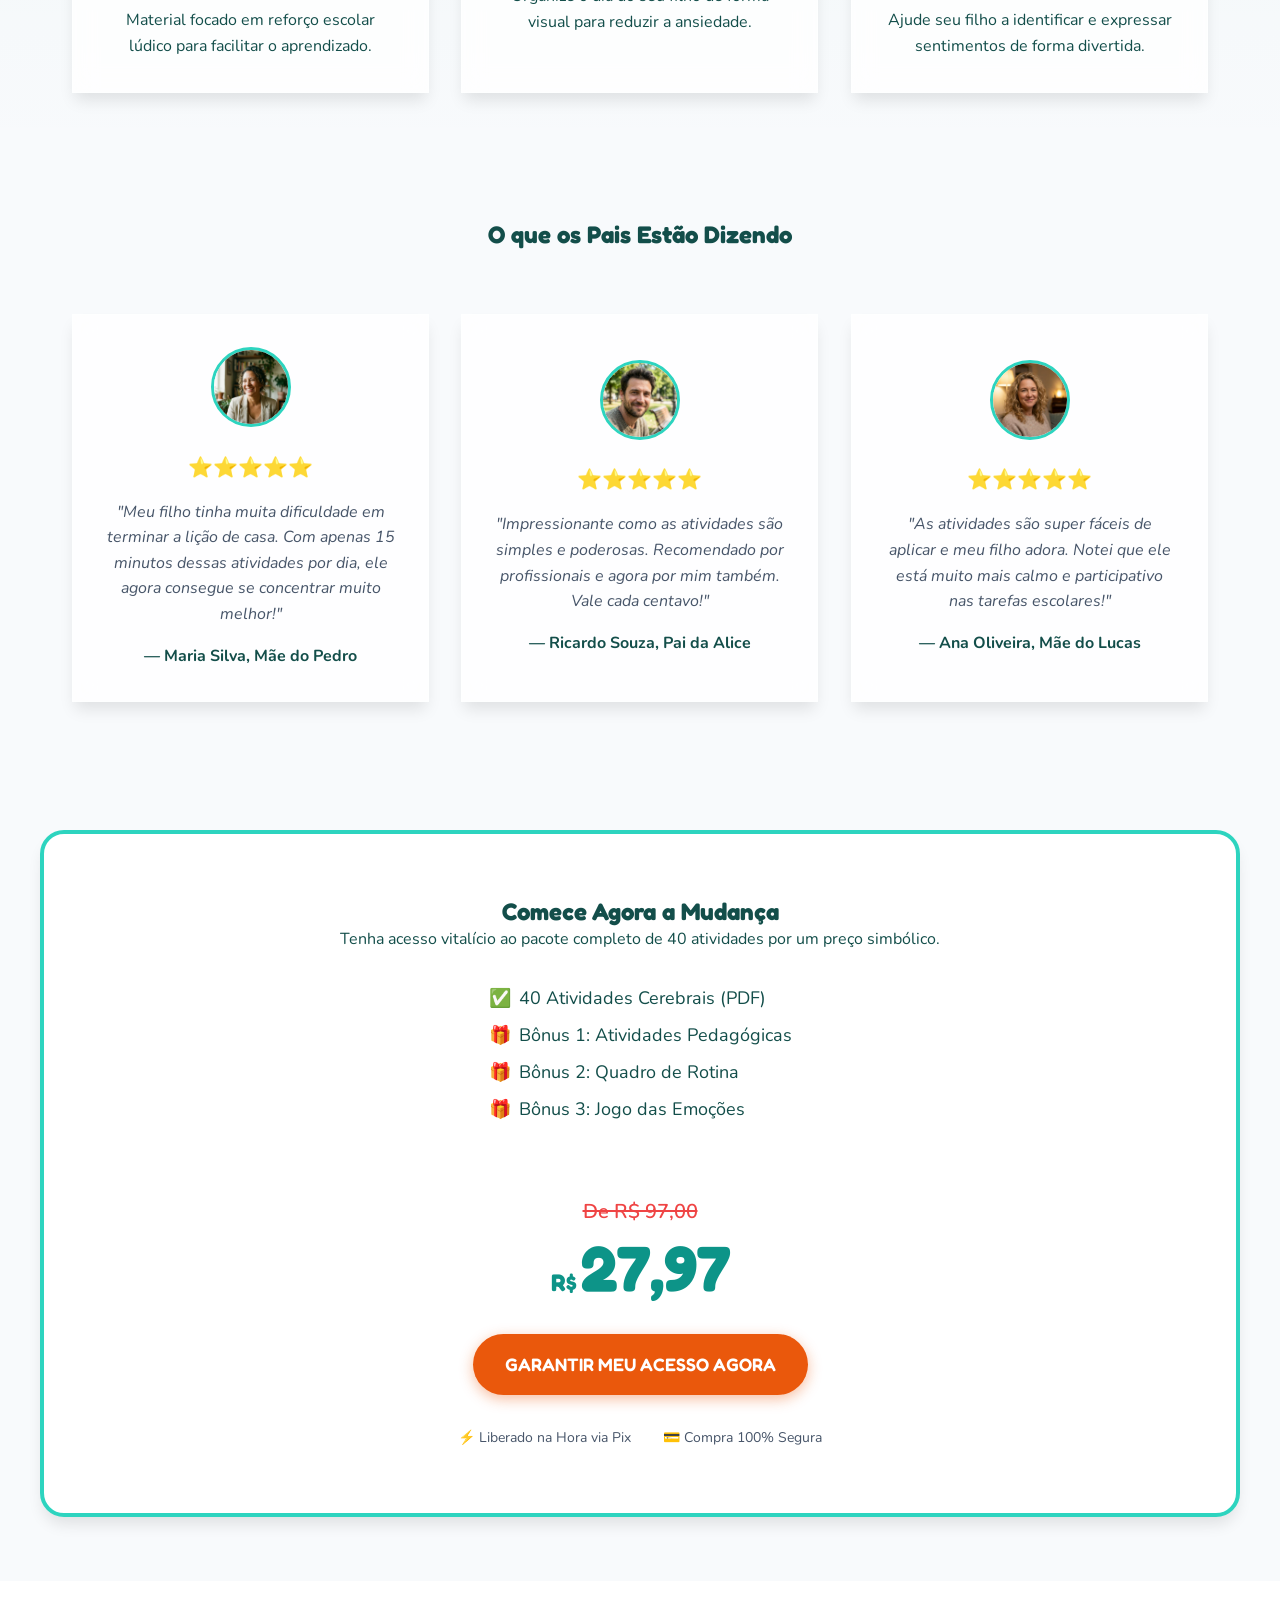
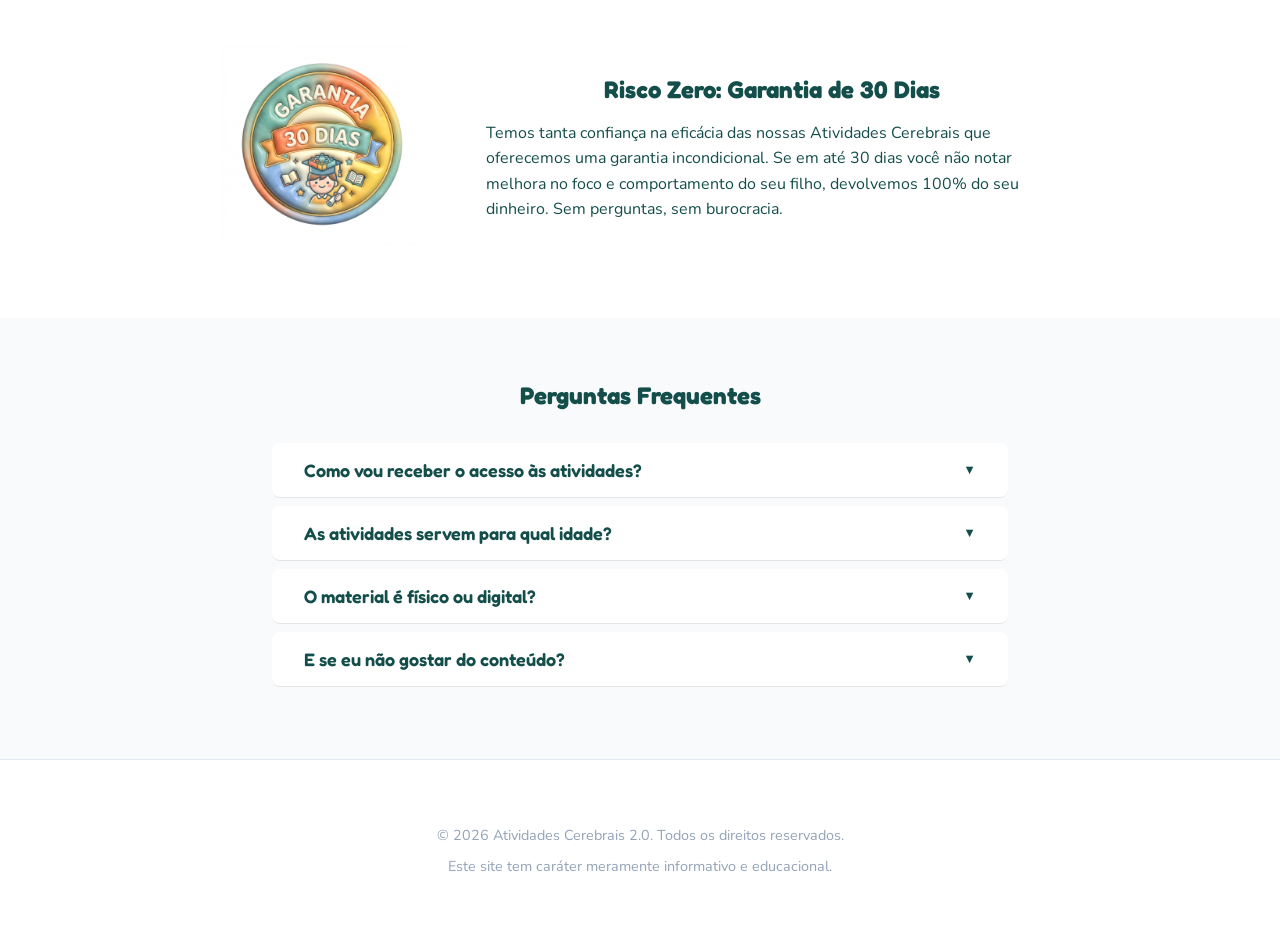
==== commit f5ffc38b: "Add files via upload" ====
--- a/index.html
+++ b/index.html
@@ -240,7 +240,7 @@
                     <span class="value">27,97</span>
                 </div>
             </div>
-            <a href="https://lastlink.com/p/C712D1677/checkout-payment" class="btn btn-primary lg">GARANTIR
+            <a href="https://checkout.payt.com.br/c7b2c9e154d34106802caf55a7ee5c2f" class="btn btn-primary lg">GARANTIR
                 MEU ACESSO AGORA</a>
             <div class="trust-icons">
                 <span>⚡ Liberado na Hora via Pix</span>
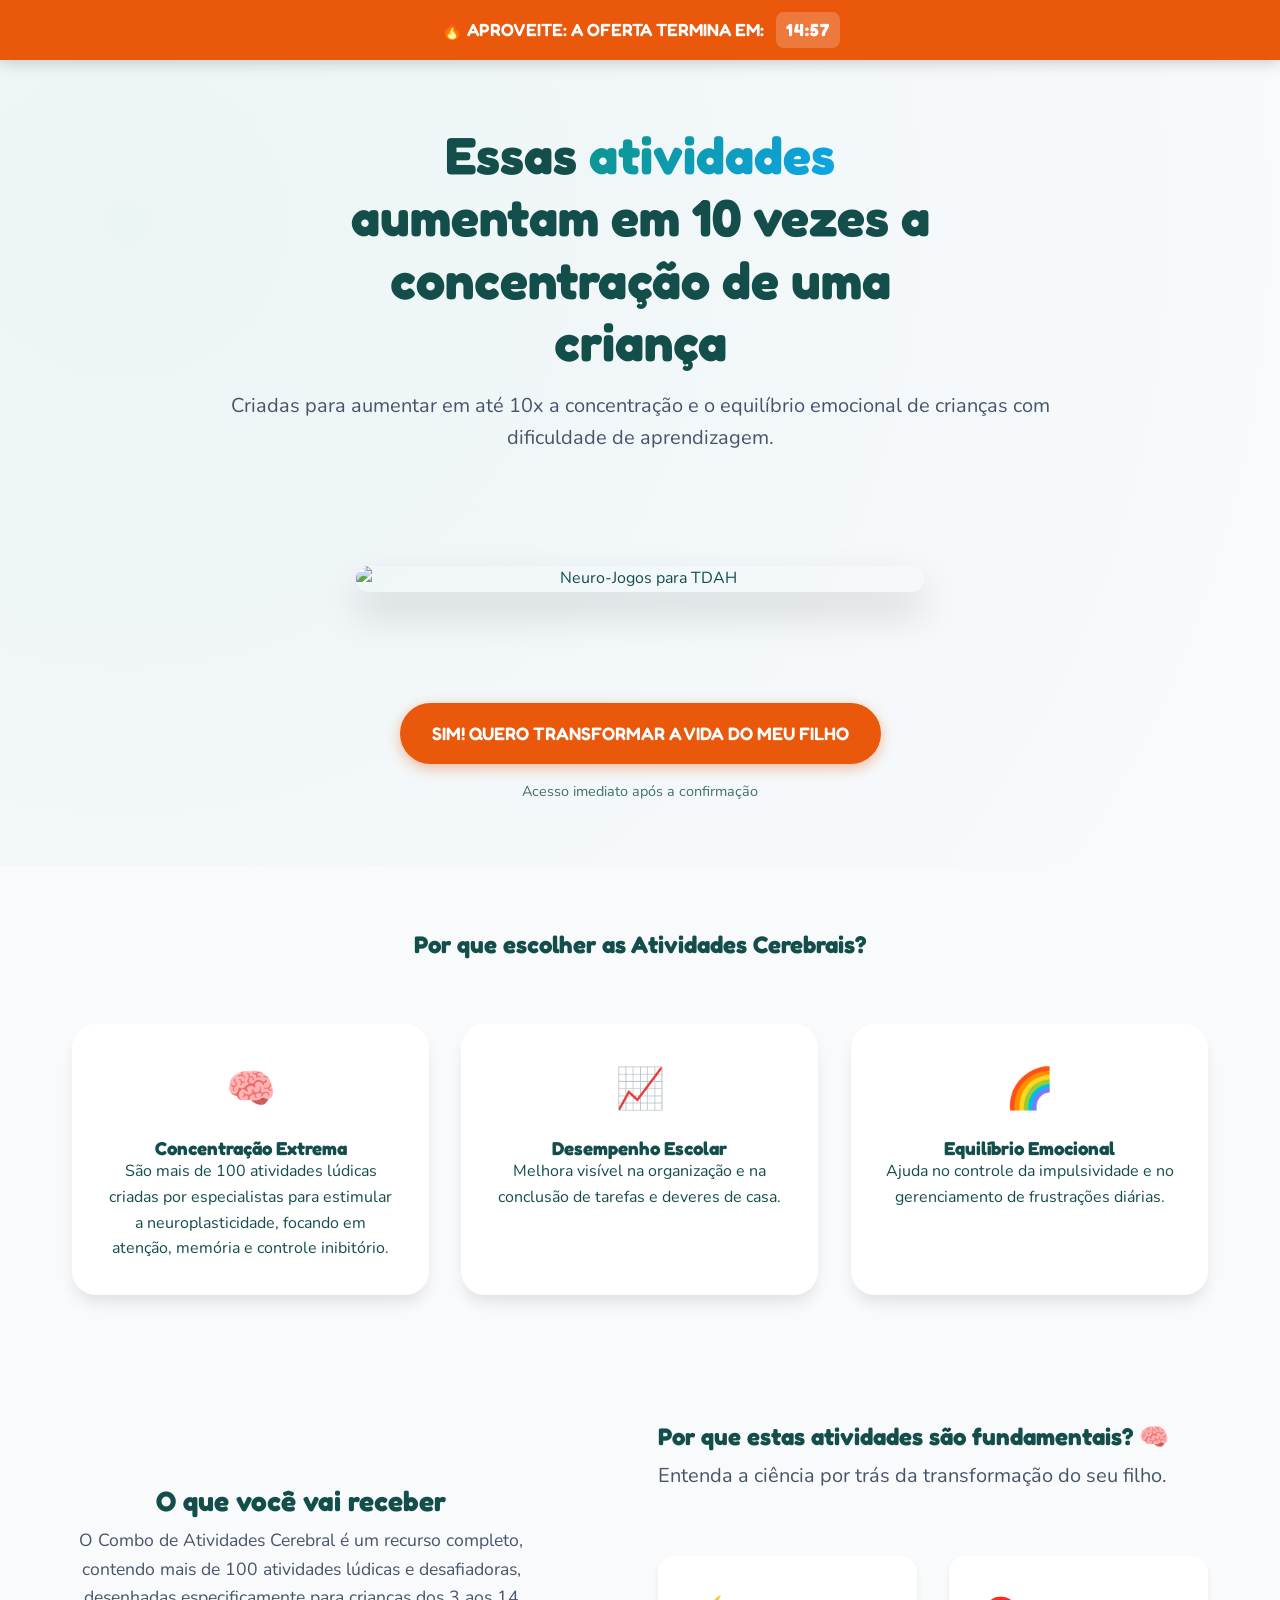
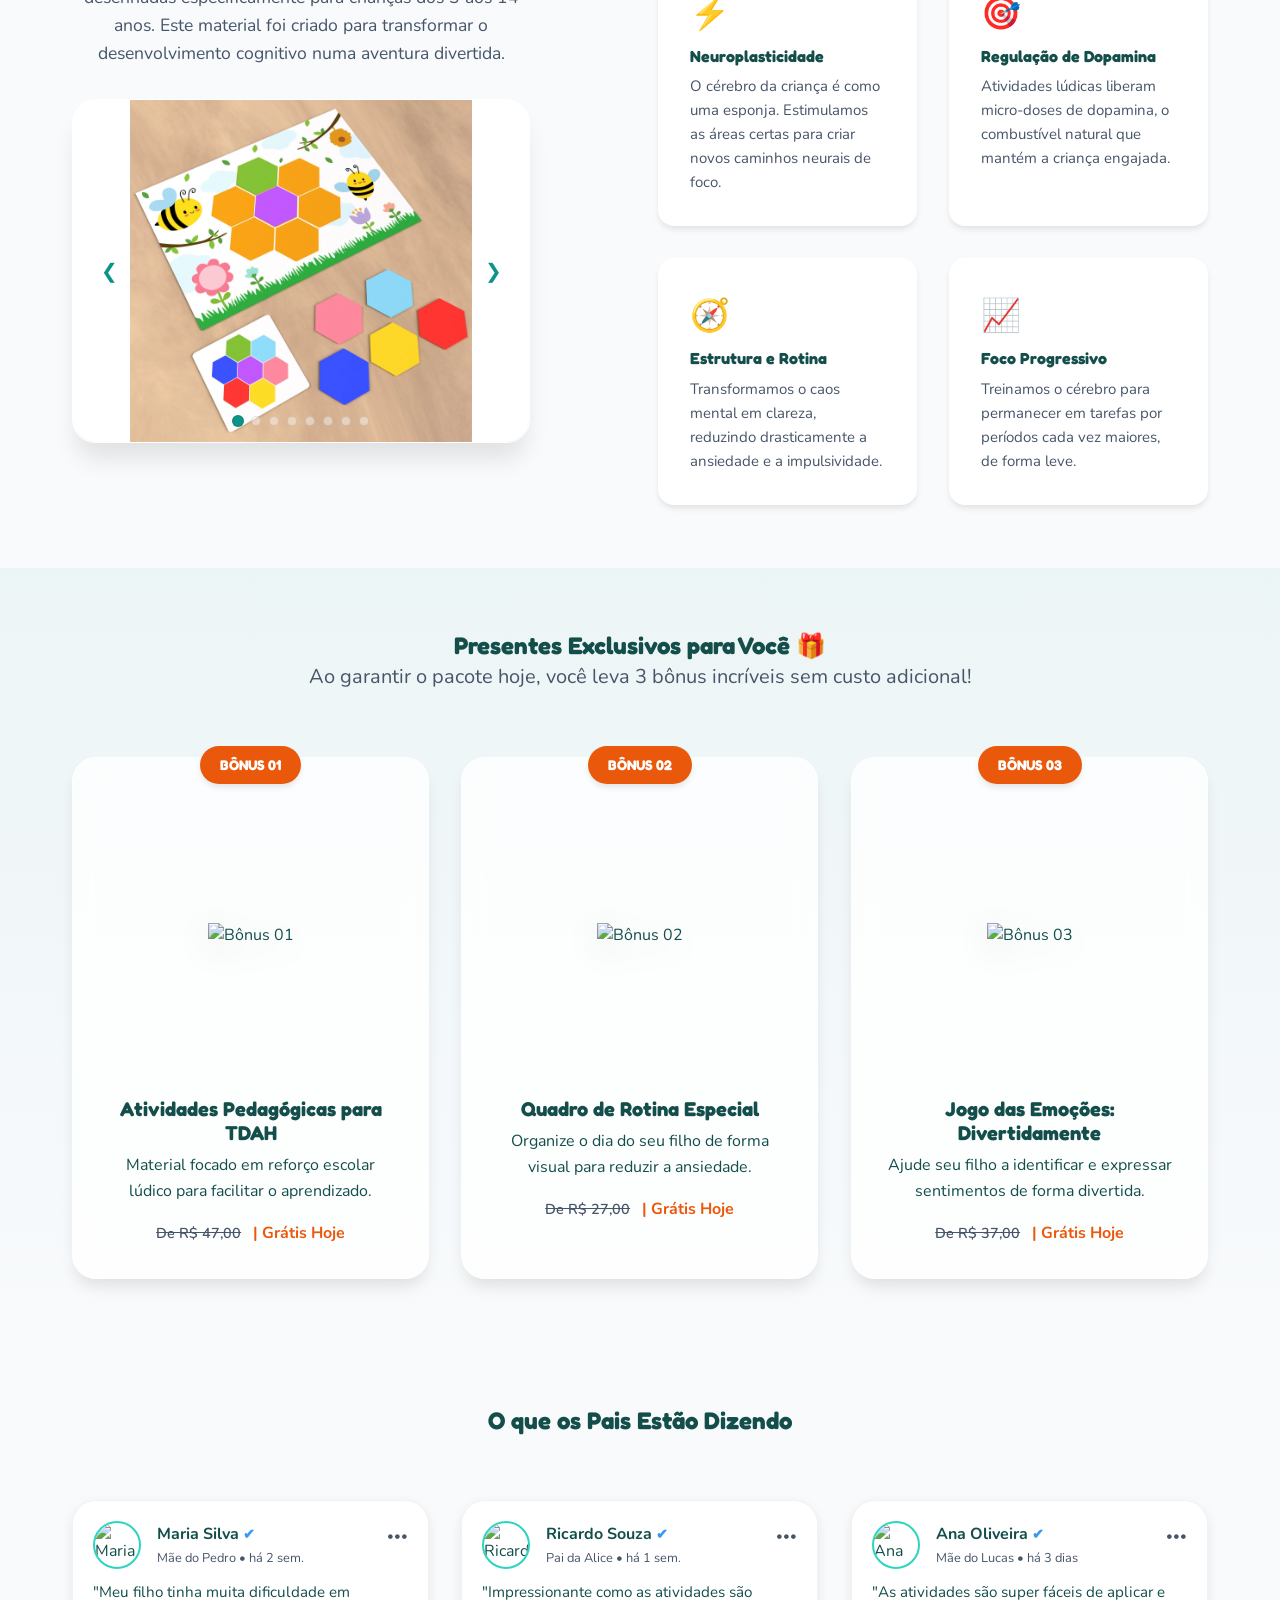
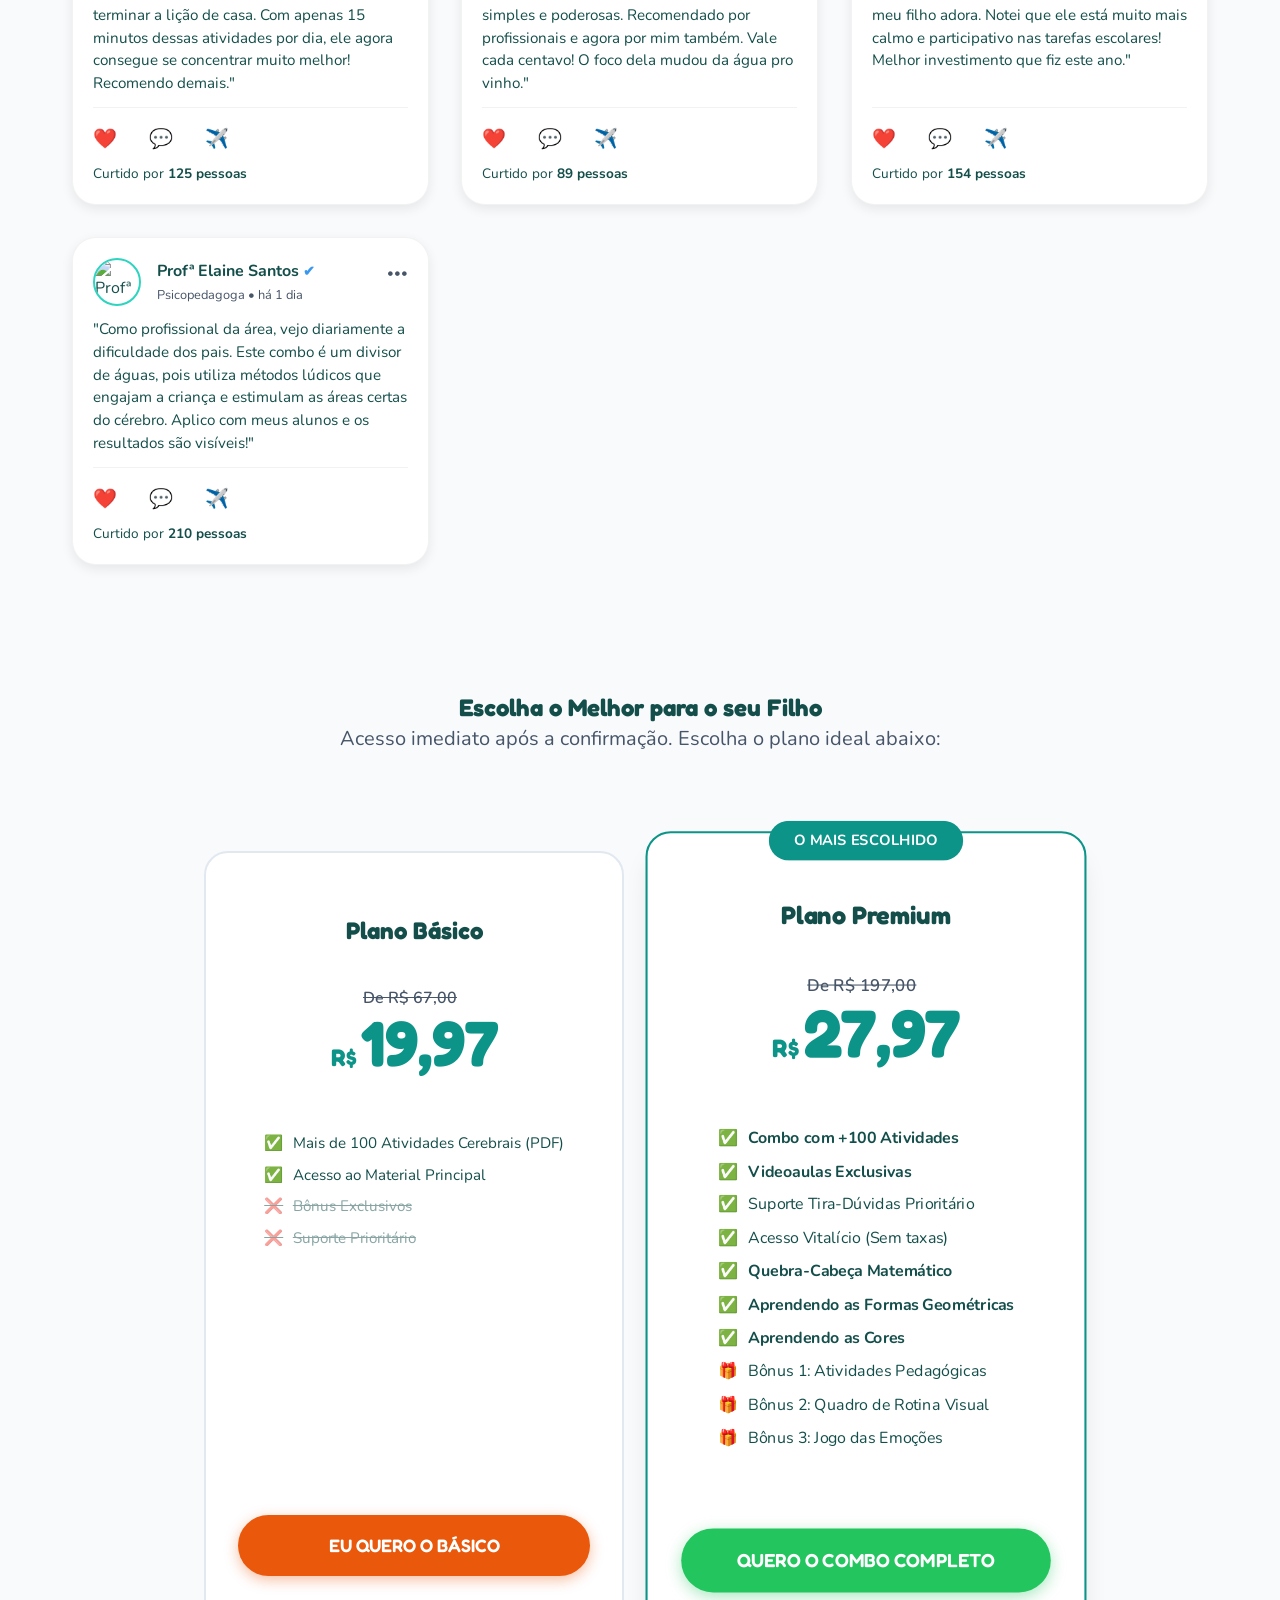
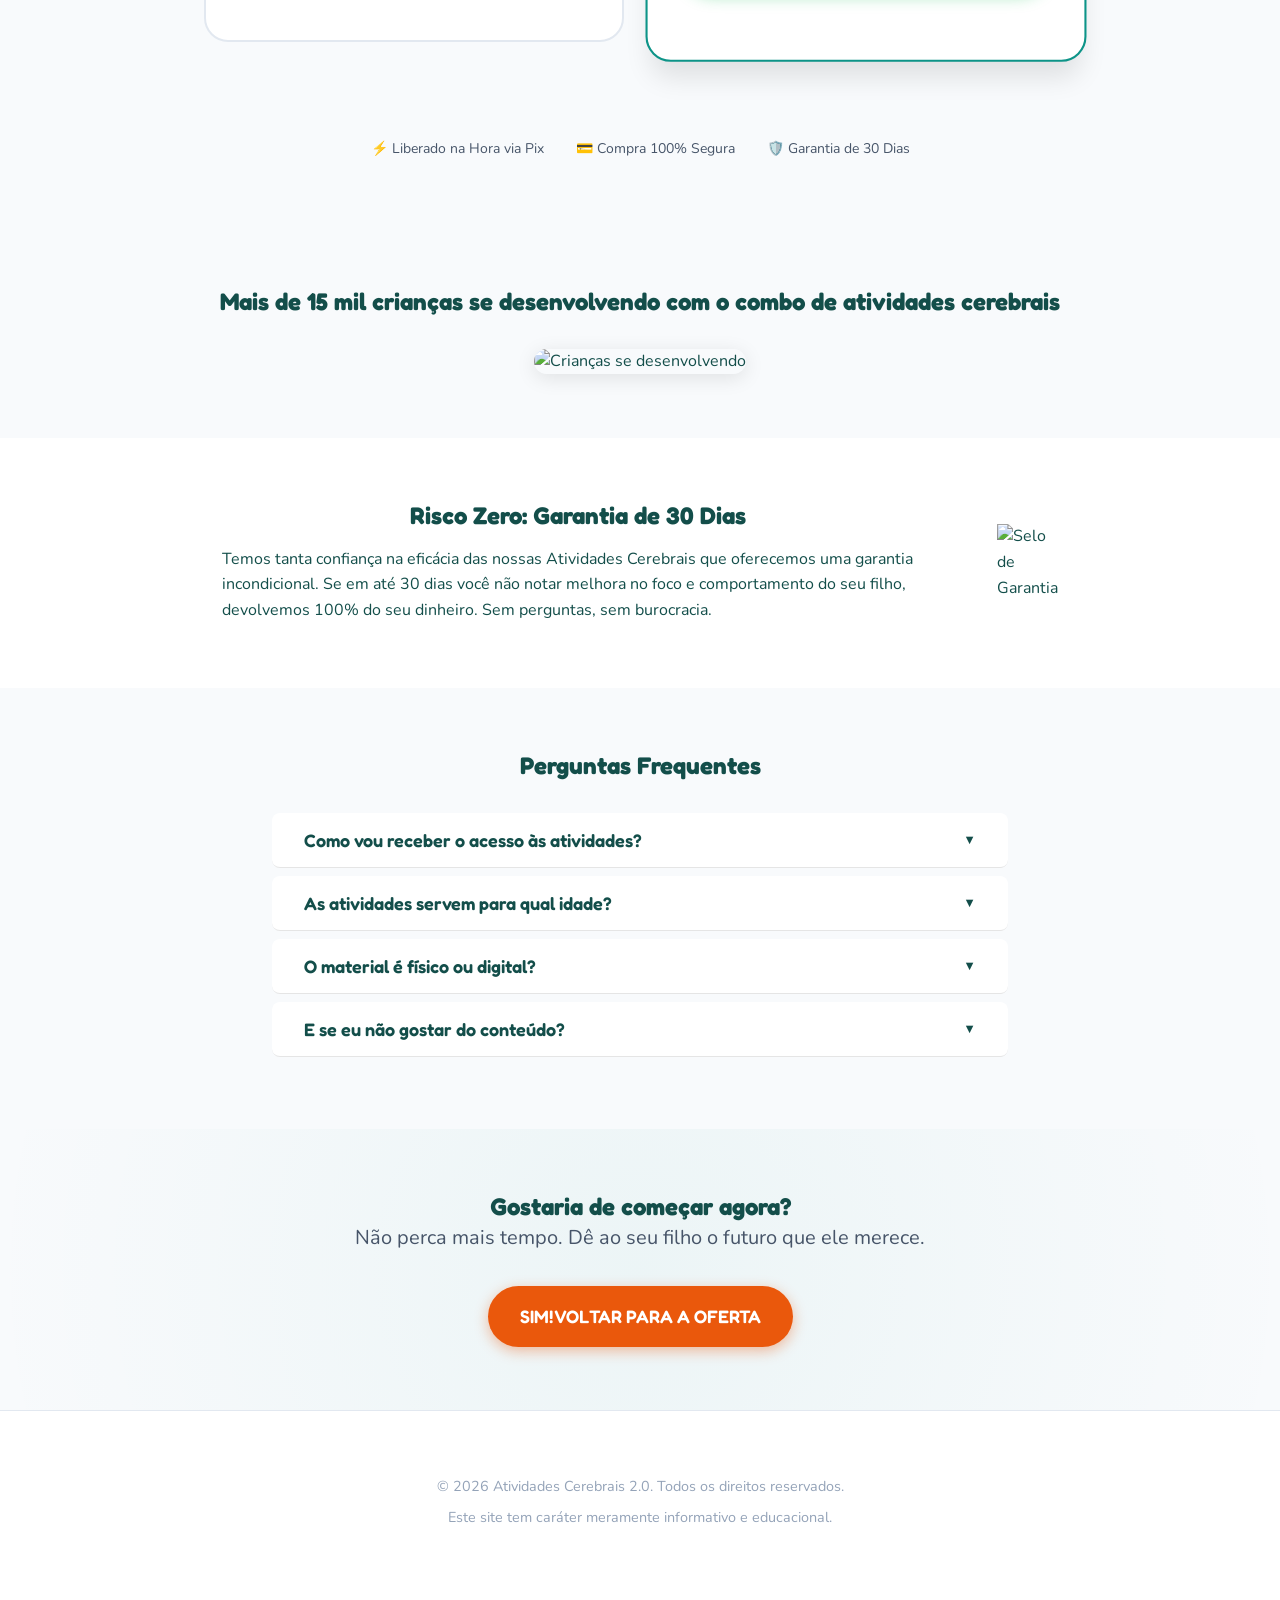
==== commit b908e106: "Add files via upload" ====
--- a/index.html
+++ b/index.html
@@ -5,9 +5,9 @@
     <meta charset="UTF-8">
     <meta name="viewport" content="width=device-width, initial-scale=1.0">
     <title>Atividades Cerebrais 2.0 - Potencialize o Foco do seu Filho</title>
-    <link rel="icon" type="image/png" href="assets/favicon.png">
+    <link rel="icon" type="image/webp" href="assets/favicon.webp">
     <meta name="description"
-        content="Descubra 40 atividades cerebrais desenhadas para aumentar a concentração, foco e organização das crianças de forma divertida e eficaz.">
+        content="Descubra mais de 100 atividades cerebrais desenhadas para aumentar a concentração, foco e organização das crianças de forma divertida e eficaz.">
     <link rel="stylesheet" href="style.css">
     <!-- Meta Pixel Code -->
     <script>
@@ -50,14 +50,12 @@
     <header class="section hero">
         <div class="container grid-hero">
             <div class="hero-content reveal">
-                <span class="badge">Especialista em Estimulação Cognitiva</span>
-                <h1>Transforme o <span class="text-gradient">Foco e o Futuro</span> do seu Filho</h1>
-                <p class="lead">Criadas para aumentar em até 10x a concentração e o equilíbrio emocional de crianças com
-                    TDAH e dificuldades de foco.</p>
+                <h1>Essas <span class="text-gradient">atividades</span> aumentam em 10 vezes a concentração de uma criança</h1>
+                <p class="lead">Criadas para aumentar em até 10x a concentração e o equilíbrio emocional de crianças com dificuldade de aprendizagem.</p>
             </div>
             <div class="hero-visual reveal delayed">
-                <div class="visual-wrapper glass">
-                    <img src="./assets/hero_main.jpg" alt="Neuro-Jogos para TDAH" class="hero-img">
+                <div class="visual-wrapper">
+                    <img src="./assets/hero_main.webp" alt="Neuro-Jogos para TDAH" class="hero-img">
                 </div>
             </div>
             <div class="hero-cta reveal">
@@ -78,7 +76,7 @@
                 <div class="benefit-card glass reveal">
                     <div class="icon">🧠</div>
                     <h3>Concentração Extrema</h3>
-                    <p>São 40 atividades lúdicas criadas por especialistas para estimular a neuroplasticidade, focando
+                    <p>São mais de 100 atividades lúdicas criadas por especialistas para estimular a neuroplasticidade, focando
                         em atenção, memória e controle inibitório.</p>
                 </div>
                 <div class="benefit-card glass reveal">
@@ -99,13 +97,17 @@
     <section id="fundamentos" class="section">
         <div class="container grid-foundation reveal">
             <div class="foundation-image">
+                <div class="carousel-header">
+                    <h3>O que você vai receber</h3>
+                    <p>O Combo de Atividades Cerebral é um recurso completo, contendo mais de 100 atividades lúdicas e desafiadoras, desenhadas especificamente para crianças dos 3 aos 14 anos. Este material foi criado para transformar o desenvolvimento cognitivo numa aventura divertida.</p>
+                </div>
                 <div class="carousel-container glass">
                     <div class="carousel-track">
                         <img src="./assets/carousel_1.webp" class="carousel-slide active" alt="Atividade 1">
                         <img src="./assets/carousel_2.webp" class="carousel-slide" alt="Atividade 2">
                         <img src="./assets/carousel_3.webp" class="carousel-slide" alt="Atividade 3">
                         <img src="./assets/carousel_4.webp" class="carousel-slide" alt="Atividade 4">
-                        <img src="./assets/carousel_5.avif" class="carousel-slide" alt="Atividade 5">
+                        <img src="./assets/carousel_5.webp" class="carousel-slide" alt="Atividade 5">
                         <img src="./assets/carousel_6.webp" class="carousel-slide" alt="Atividade 6">
                         <img src="./assets/carousel_7.webp" class="carousel-slide" alt="Atividade 7">
                         <img src="./assets/carousel_8.webp" class="carousel-slide" alt="Atividade 8">
@@ -159,26 +161,38 @@
                 <div class="bonus-card glass reveal">
                     <span class="bonus-badge">BÔNUS 01</span>
                     <div class="bonus-img">
-                        <img src="./assets/bonus_1.png" alt="Bônus 01">
+                        <img src="./assets/bonus_1.webp" alt="Bônus 01">
                     </div>
                     <h3>Atividades Pedagógicas para TDAH</h3>
                     <p>Material focado em reforço escolar lúdico para facilitar o aprendizado.</p>
+                    <div class="bonus-pricing">
+                        <span class="old-price">De R$ 47,00</span>
+                        <span class="free-today">| Grátis Hoje</span>
+                    </div>
                 </div>
                 <div class="bonus-card glass reveal">
                     <span class="bonus-badge">BÔNUS 02</span>
                     <div class="bonus-img">
-                        <img src="./assets/bonus_2.png" alt="Bônus 02">
+                        <img src="./assets/bonus_2.webp" alt="Bônus 02">
                     </div>
                     <h3>Quadro de Rotina Especial</h3>
                     <p>Organize o dia do seu filho de forma visual para reduzir a ansiedade.</p>
+                    <div class="bonus-pricing">
+                        <span class="old-price">De R$ 27,00</span>
+                        <span class="free-today">| Grátis Hoje</span>
+                    </div>
                 </div>
                 <div class="bonus-card glass reveal">
                     <span class="bonus-badge">BÔNUS 03</span>
                     <div class="bonus-img">
-                        <img src="./assets/bonus_3.png" alt="Bônus 03">
+                        <img src="./assets/bonus_3.webp" alt="Bônus 03">
                     </div>
                     <h3>Jogo das Emoções: Divertidamente</h3>
                     <p>Ajude seu filho a identificar e expressar sentimentos de forma divertida.</p>
+                    <div class="bonus-pricing">
+                        <span class="old-price">De R$ 37,00</span>
+                        <span class="free-today">| Grátis Hoje</span>
+                    </div>
                 </div>
             </div>
         </div>
@@ -188,63 +202,179 @@
     <section id="depoimentos" class="section">
         <div class="container text-center">
             <h2 class="reveal">O que os Pais Estão Dizendo</h2>
-            <div class="testimonials-grid">
-                <div class="testimonial-card glass reveal">
-                    <div class="testimonial-photo">
-                        <img src="./assets/parent_1.png" alt="Mãe satisfeita">
-                    </div>
-                    <div class="stars">⭐⭐⭐⭐⭐</div>
-                    <p>"Meu filho tinha muita dificuldade em terminar a lição de casa. Com apenas 15 minutos dessas
-                        atividades por dia, ele agora consegue se concentrar muito melhor!"</p>
-                    <span class="author">— Maria Silva, Mãe do Pedro</span>
-                </div>
-                <div class="testimonial-card glass reveal">
-                    <div class="testimonial-photo">
-                        <img src="./assets/parent_2.png" alt="Pai satisfeito">
-                    </div>
-                    <div class="stars">⭐⭐⭐⭐⭐</div>
-                    <p>"Impressionante como as atividades são simples e poderosas. Recomendado por profissionais e agora
-                        por mim também. Vale cada centavo!"</p>
-                    <span class="author">— Ricardo Souza, Pai da Alice</span>
-                </div>
-                <div class="testimonial-card glass reveal">
-                    <div class="testimonial-photo">
-                        <img src="./assets/parent_3.png" alt="Mãe feliz">
-                    </div>
-                    <div class="stars">⭐⭐⭐⭐⭐</div>
-                    <p>"As atividades são super fáceis de aplicar e meu filho adora. Notei que ele está muito mais calmo
-                        e participativo nas tarefas escolares!"</p>
-                    <span class="author">— Ana Oliveira, Mãe do Lucas</span>
-                </div>
-            </div>
+                <div class="testimonials-grid">
+                    <!-- Depoimento 1 -->
+                    <div class="social-card reveal">
+                        <div class="social-header">
+                            <img src="./assets/parent_1.webp" alt="Maria Silva" class="social-avatar">
+                            <div class="social-meta">
+                                <p class="social-name">Maria Silva <span class="verified-badge">✔</span></p>
+                                <p class="social-context">Mãe do Pedro • há 2 sem.</p>
+                            </div>
+                            <span class="social-more">•••</span>
+                        </div>
+                        <div class="social-body">
+                            <p>"Meu filho tinha muita dificuldade em terminar a lição de casa. Com apenas 15 minutos dessas atividades por dia, ele agora consegue se concentrar muito melhor! Recomendo demais."</p>
+                        </div>
+                        <div class="social-footer">
+                            <div class="social-actions">
+                                <span>❤️</span>
+                                <span>💬</span>
+                                <span>✈️</span>
+                            </div>
+                            <p class="social-likes">Curtido por <strong>125 pessoas</strong></p>
+                        </div>
+                    </div>
+
+                    <!-- Depoimento 2 -->
+                    <div class="social-card reveal">
+                        <div class="social-header">
+                            <img src="./assets/parent_2.webp" alt="Ricardo Souza" class="social-avatar">
+                            <div class="social-meta">
+                                <p class="social-name">Ricardo Souza <span class="verified-badge">✔</span></p>
+                                <p class="social-context">Pai da Alice • há 1 sem.</p>
+                            </div>
+                            <span class="social-more">•••</span>
+                        </div>
+                        <div class="social-body">
+                            <p>"Impressionante como as atividades são simples e poderosas. Recomendado por profissionais e agora por mim também. Vale cada centavo! O foco dela mudou da água pro vinho."</p>
+                        </div>
+                        <div class="social-footer">
+                            <div class="social-actions">
+                                <span>❤️</span>
+                                <span>💬</span>
+                                <span>✈️</span>
+                            </div>
+                            <p class="social-likes">Curtido por <strong>89 pessoas</strong></p>
+                        </div>
+                    </div>
+
+                    <!-- Depoimento 3 -->
+                    <div class="social-card reveal">
+                        <div class="social-header">
+                            <img src="./assets/parent_3.webp" alt="Ana Oliveira" class="social-avatar">
+                            <div class="social-meta">
+                                <p class="social-name">Ana Oliveira <span class="verified-badge">✔</span></p>
+                                <p class="social-context">Mãe do Lucas • há 3 dias</p>
+                            </div>
+                            <span class="social-more">•••</span>
+                        </div>
+                        <div class="social-body">
+                            <p>"As atividades são super fáceis de aplicar e meu filho adora. Notei que ele está muito mais calmo e participativo nas tarefas escolares! Melhor investimento que fiz este ano."</p>
+                        </div>
+                        <div class="social-footer">
+                            <div class="social-actions">
+                                <span>❤️</span>
+                                <span>💬</span>
+                                <span>✈️</span>
+                            </div>
+                            <p class="social-likes">Curtido por <strong>154 pessoas</strong></p>
+                        </div>
+                    </div>
+
+                    <!-- Depoimento 4 (Professora) -->
+                    <div class="social-card reveal">
+                        <div class="social-header">
+                            <img src="./assets/teacher_avatar.webp" alt="Profª Elaine Santos" class="social-avatar">
+                            <div class="social-meta">
+                                <p class="social-name">Profª Elaine Santos <span class="verified-badge">✔</span></p>
+                                <p class="social-context">Psicopedagoga • há 1 dia</p>
+                            </div>
+                            <span class="social-more">•••</span>
+                        </div>
+                        <div class="social-body">
+                            <p>"Como profissional da área, vejo diariamente a dificuldade dos pais. Este combo é um divisor de águas, pois utiliza métodos lúdicos que engajam a criança e estimulam as áreas certas do cérebro. Aplico com meus alunos e os resultados são visíveis!"</p>
+                        </div>
+                        <div class="social-footer">
+                            <div class="social-actions">
+                                <span>❤️</span>
+                                <span>💬</span>
+                                <span>✈️</span>
+                            </div>
+                            <p class="social-likes">Curtido por <strong>210 pessoas</strong></p>
+                        </div>
+                    </div>
+                </div>
         </div>
     </section>
 
     <!-- CTA Final Section -->
     <section id="oferta" class="section offer">
-        <div class="container glass text-center reveal">
-            <h2>Comece Agora a Mudança</h2>
-            <p>Tenha acesso vitalício ao pacote completo de 40 atividades por um preço simbólico.</p>
-
-            <ul class="offer-list">
-                <li><span class="check">✅</span> 40 Atividades Cerebrais (PDF)</li>
-                <li><span class="check">🎁</span> Bônus 1: Atividades Pedagógicas</li>
-                <li><span class="check">🎁</span> Bônus 2: Quadro de Rotina</li>
-                <li><span class="check">🎁</span> Bônus 3: Jogo das Emoções</li>
-            </ul>
-
-            <div class="price-tag">
-                <span class="old-price">De R$ 97,00</span>
-                <div class="main-price">
-                    <span class="currency">R$</span>
-                    <span class="value">27,97</span>
-                </div>
-            </div>
-            <a href="https://checkout.payt.com.br/c7b2c9e154d34106802caf55a7ee5c2f" class="btn btn-primary lg">GARANTIR
-                MEU ACESSO AGORA</a>
-            <div class="trust-icons">
-                <span>⚡ Liberado na Hora via Pix</span>
-                <span>💳 Compra 100% Segura</span>
+        <div class="container text-center reveal">
+            <h2 class="reveal">Escolha o Melhor para o seu Filho</h2>
+            <p class="lead reveal">Acesso imediato após a confirmação. Escolha o plano ideal abaixo:</p>
+
+            <div class="offer-box reveal">
+                <div class="plans-grid">
+                    <!-- Plano Básico -->
+                    <div class="plan-card">
+                        <h3 class="plan-name">Plano Básico</h3>
+                        <div class="plan-price">
+                            <span class="old-price">De R$ 67,00</span>
+                            <div class="main-price">
+                                <span class="currency">R$</span>
+                                <span class="value">19,97</span>
+                            </div>
+                        </div>
+                        <ul class="plan-features">
+                            <li><span class="check">✅</span> Mais de 100 Atividades Cerebrais (PDF)</li>
+                            <li><span class="check">✅</span> Acesso ao Material Principal</li>
+                            <li style="opacity: 0.5; text-decoration: line-through;"><span class="check">❌</span> Bônus Exclusivos</li>
+                            <li style="opacity: 0.5; text-decoration: line-through;"><span class="check">❌</span> Suporte Prioritário</li>
+                        </ul>
+                        <a href="https://lastlink.com/p/CFBC56D19/checkout-payment/" class="btn btn-primary">EU QUERO O BÁSICO</a>
+                    </div>
+
+                    <!-- Plano Premium -->
+                    <div class="plan-card featured">
+                        <span class="plan-badge">O MAIS ESCOLHIDO</span>
+                        <h3 class="plan-name">Plano Premium</h3>
+                        <div class="plan-price">
+                            <span class="old-price">De R$ 197,00</span>
+                            <div class="main-price">
+                                <span class="currency">R$</span>
+                                <span class="value">27,97</span>
+                            </div>
+                        </div>
+                        <ul class="plan-features">
+                            <li><span class="check">✅</span> <strong>Combo com +100 Atividades</strong></li>
+                            <li><span class="check">✅</span> <strong>Videoaulas Exclusivas</strong></li>
+                            <li><span class="check">✅</span> Suporte Tira-Dúvidas Prioritário</li>
+                            <li><span class="check">✅</span> Acesso Vitalício (Sem taxas)</li>
+                            <li><span class="check">✅</span> <strong>Quebra-Cabeça Matemático</strong></li>
+                            <li><span class="check">✅</span> <strong>Aprendendo as Formas Geométricas</strong></li>
+                            <li><span class="check">✅</span> <strong>Aprendendo as Cores</strong></li>
+                            <li><span class="check">🎁</span> Bônus 1: Atividades Pedagógicas</li>
+                            <li><span class="check">🎁</span> Bônus 2: Quadro de Rotina Visual</li>
+                            <li><span class="check">🎁</span> Bônus 3: Jogo das Emoções</li>
+                        </ul>
+                        <a href="https://lastlink.com/p/C712D1677/checkout-payment/" class="btn btn-success lg">QUERO O COMBO COMPLETO</a>
+                    </div>
+                </div>
+
+                <div class="trust-icons">
+                    <span>⚡ Liberado na Hora via Pix</span>
+                    <span>💳 Compra 100% Segura</span>
+                    <span>🛡️ Garantia de 30 Dias</span>
+                </div>
+            </div>
+        </div>
+    </section>
+
+    <!-- Social Proof Toast -->
+    <div id="notification-toast">
+        <div class="toast-icon">🔥</div>
+        <div class="toast-content" id="toast-message">
+            <strong>João P.</strong> acabou de comprar!
+        </div>
+    </div>
+
+    <!-- Social Proof Kids -->
+    <section class="section social-proof-kids bg-alt">
+        <div class="container text-center reveal">
+            <h2>Mais de 15 mil crianças se desenvolvendo com o combo de atividades cerebrais</h2>
+            <div class="social-img-wrapper">
+                <img src="./assets/social_proof_kids.webp" alt="Crianças se desenvolvendo" class="social-proof-img">
             </div>
         </div>
     </section>
@@ -252,14 +382,14 @@
     <!-- Guarantee Section -->
     <section class="section guarantee">
         <div class="container grid-guarantee reveal">
-            <div class="guarantee-img">
-                <img src="./assets/guarantee_badge.png" alt="Selo de Garantia">
-            </div>
             <div class="guarantee-text">
                 <h2>Risco Zero: Garantia de 30 Dias</h2>
                 <p>Temos tanta confiança na eficácia das nossas Atividades Cerebrais que oferecemos uma garantia
                     incondicional. Se em até 30 dias você não notar melhora no foco e comportamento do seu filho,
                     devolvemos 100% do seu dinheiro. Sem perguntas, sem burocracia.</p>
+            </div>
+            <div class="guarantee-img">
+                <img src="./assets/guarantee_badge.webp" alt="Selo de Garantia">
             </div>
         </div>
     </section>
@@ -281,7 +411,7 @@
                     <button class="faq-question">As atividades servem para qual idade? <span
                             class="arrow">▼</span></button>
                     <div class="faq-answer">
-                        <p>As atividades foram desenhadas estrategicamente para crianças entre 3 e 12 anos, com
+                        <p>As atividades foram desenhadas estrategicamente para crianças entre 3 e 14 anos, com
                             diferentes níveis de complexidade para cada fase do desenvolvimento.</p>
                     </div>
                 </div>
@@ -316,6 +446,15 @@
         </div>
     </div>
 
+    <!-- Final Call to Action -->
+    <section class="section final-cta">
+        <div class="container text-center reveal">
+            <h2>Gostaria de começar agora?</h2>
+            <p class="lead">Não perca mais tempo. Dê ao seu filho o futuro que ele merece.</p>
+            <a href="#oferta" class="btn btn-primary lg">SIM! VOLTAR PARA A OFERTA</a>
+        </div>
+    </section>
+
     <footer>
         <div class="container">
             <p>&copy; 2026 Atividades Cerebrais 2.0. Todos os direitos reservados.</p>
--- a/style.css
+++ b/style.css
@@ -157,6 +157,41 @@
     transform: translateY(0) scale(0.98);
 }
 
+.btn-success {
+    background-color: #22c55e; /* Emerald 500 */
+    color: var(--white);
+    box-shadow: 0 4px 14px 0 rgba(34, 197, 94, 0.39);
+    animation: pulse-glow-green 3s infinite ease-in-out;
+}
+
+@keyframes pulse-glow-green {
+    0% {
+        transform: scale(1);
+        box-shadow: 0 4px 14px 0 rgba(34, 197, 94, 0.39);
+    }
+
+    50% {
+        transform: scale(1.05);
+        box-shadow: 0 8px 25px 0 rgba(34, 197, 94, 0.5);
+    }
+
+    100% {
+        transform: scale(1);
+        box-shadow: 0 4px 14px 0 rgba(34, 197, 94, 0.39);
+    }
+}
+
+.btn-success:hover {
+    background-color: #16a34a; /* Emerald 600 */
+    transform: translateY(-2px) scale(1.02);
+    box-shadow: 0 6px 20px rgba(34, 197, 94, 0.23);
+    animation: none;
+}
+
+.btn-success:active {
+    transform: translateY(0) scale(0.98);
+}
+
 /* Animation Base */
 .reveal {
     opacity: 0;
@@ -224,6 +259,20 @@
     display: flex;
     justify-content: center;
     width: 100%;
+    margin-top: 2rem;
+}
+
+.cta-group {
+    display: flex;
+    flex-direction: column;
+    align-items: center;
+    gap: 1rem;
+}
+
+.small-info {
+    font-size: 0.9rem;
+    color: var(--text-dark);
+    opacity: 0.8;
 }
 
 .badge {
@@ -247,8 +296,10 @@
 }
 
 .hero h1 {
-    font-size: clamp(2.5rem, 5vw, 4rem);
-    margin-bottom: var(--space-sm);
+    font-size: clamp(2rem, 5vw, 3.25rem);
+    line-height: 1.2;
+    max-width: 22ch;
+    margin: 0 auto var(--space-sm) auto;
 }
 
 .lead {
@@ -260,8 +311,8 @@
 .hero-img {
     width: 100%;
     height: auto;
-    border-radius: var(--radius-md);
-    box-shadow: var(--shadow-lg);
+    border-radius: 24px;
+    box-shadow: 0 20px 40px rgba(0,0,0,0.15);
     display: block;
     /* Smooth floating animation */
     animation: floating 6s ease-in-out infinite;
@@ -301,6 +352,8 @@
     display: flex;
     flex-direction: column;
     align-items: center;
+    border-radius: var(--radius-lg);
+    background: white;
 }
 
 .benefit-card:hover {
@@ -313,17 +366,16 @@
 }
 
 /* Offer Section */
-.offer .container {
-    padding: var(--space-lg);
-    background: white;
-    border: 4px solid var(--primary-light);
-    border-radius: var(--radius-lg);
+.offer-box {
+    width: 100%;
+    display: flex;
+    flex-direction: column;
+    gap: var(--space-lg);
 }
 
 @media (max-width: 768px) {
-    .offer .container {
-        padding: var(--space-md);
-        margin: 0 var(--space-sm);
+    .offer-box {
+        padding: 0;
     }
 }
 
@@ -396,6 +448,165 @@
     color: var(--text-muted);
 }
 
+/* Plans Section */
+.plans-grid {
+    display: flex;
+    flex-wrap: wrap;
+    gap: var(--space-md);
+    margin-top: var(--space-lg);
+    justify-content: center;
+    align-items: stretch;
+    width: 100%;
+}
+
+.plan-card {
+    background: white;
+    padding: var(--space-lg) var(--space-md);
+    border-radius: var(--radius-lg);
+    border: 2px solid #e2e8f0;
+    transition: all 0.3s ease;
+    display: flex;
+    flex-direction: column;
+    position: relative;
+    flex: 1;
+    min-width: 300px;
+    max-width: 420px;
+    text-align: center;
+}
+
+.plan-features {
+    list-style: none;
+    text-align: left;
+    margin: 1.5rem auto;
+    flex-grow: 1;
+    max-width: 100%;
+    padding: 0;
+}
+
+.plan-card.featured {
+    border-color: var(--primary);
+    transform: scale(1.05);
+    z-index: 2;
+    box-shadow: var(--shadow-lg);
+}
+
+.plan-badge {
+    position: absolute;
+    top: -12px;
+    left: 50%;
+    transform: translateX(-50%);
+    background: var(--primary);
+    color: white;
+    padding: 0.5rem 1.5rem;
+    border-radius: var(--radius-full);
+    font-weight: 700;
+    font-size: 0.875rem;
+}
+
+.plan-name {
+    font-size: 1.5rem;
+    margin-bottom: var(--space-xs);
+    color: var(--primary-dark);
+}
+
+.plan-price {
+    margin: var(--space-md) 0;
+}
+
+.plan-price .old-price {
+    display: block;
+    font-size: 1rem;
+    margin-bottom: 0px;
+}
+
+.plan-price .main-price {
+    justify-content: center;
+}
+
+.plan-features {
+    list-style: none;
+    text-align: left;
+    margin-bottom: var(--space-lg);
+    flex-grow: 1;
+    padding-left: 0;
+}
+
+.plan-features li {
+    margin-bottom: 0.75rem;
+    display: flex;
+    align-items: center;
+    gap: 0.6rem;
+    font-size: 0.95rem;
+    line-height: 1.3;
+}
+
+.plan-features li .check {
+    color: var(--primary);
+    font-weight: bold;
+}
+
+@media (max-width: 968px) {
+    .plan-card.featured {
+        transform: none;
+        margin: var(--space-md) 0;
+    }
+}
+
+/* Social Proof Notifications (Toasts) */
+#notification-toast {
+    position: fixed;
+    bottom: 20px;
+    left: 20px;
+    background: rgba(255, 255, 255, 0.9);
+    backdrop-filter: blur(10px);
+    padding: 1rem 1.5rem;
+    border-radius: var(--radius-lg);
+    box-shadow: 0 10px 30px rgba(0,0,0,0.1);
+    border-left: 4px solid var(--primary);
+    z-index: 1000;
+    display: flex;
+    align-items: center;
+    gap: 0.75rem;
+    transform: translateX(-120%);
+    transition: transform 0.5s cubic-bezier(0.175, 0.885, 0.32, 1.275);
+    max-width: 320px;
+}
+
+#notification-toast.show {
+    transform: translateX(0);
+}
+
+.toast-icon {
+    width: 40px;
+    height: 40px;
+    background: var(--primary-light);
+    border-radius: 50%;
+    display: flex;
+    align-items: center;
+    justify-content: center;
+    font-size: 1.2rem;
+    flex-shrink: 0;
+}
+
+.toast-content {
+    font-size: 0.9rem;
+    line-height: 1.4;
+    color: var(--text-dark);
+}
+
+.toast-content strong {
+    color: var(--primary-dark);
+}
+
+@media (max-width: 768px) {
+    #notification-toast {
+        left: 10px;
+        right: 10px;
+        bottom: 10px;
+        max-width: none;
+    }
+}
+
 /* Bonus Section */
 .bonus {
     background: linear-gradient(180deg, rgba(13, 148, 136, 0.05) 0%, rgba(255, 255, 255, 0) 100%);
@@ -415,6 +626,7 @@
     display: flex;
     flex-direction: column;
     align-items: center;
+    border-radius: var(--radius-lg);
 }
 
 .bonus-card:hover {
@@ -456,6 +668,23 @@
     font-size: 1.25rem;
 }
 
+.bonus-pricing {
+    margin-top: 1rem;
+    font-size: 1rem;
+}
+
+.old-price {
+    text-decoration: line-through;
+    color: var(--text-muted);
+    font-size: 0.9rem;
+    margin-right: 0.5rem;
+}
+
+.free-today {
+    color: var(--cta);
+    font-weight: 700;
+}
+
 /* Scientific Foundation Section */
 .grid-foundation {
     display: grid;
@@ -545,40 +774,101 @@
     margin-top: var(--space-lg);
 }
 
-.testimonial-card {
-    padding: var(--space-md);
-    text-align: center;
+.social-card {
+    background: white;
+    border-radius: var(--radius-lg);
+    box-shadow: 0 4px 12px rgba(0,0,0,0.08);
+    padding: 1.25rem;
+    text-align: left;
     display: flex;
     flex-direction: column;
-    align-items: center;
-    justify-content: center;
-    min-height: 250px;
-}
-
-.testimonial-photo img {
-    width: 80px;
-    height: 80px;
+    gap: 0.75rem;
+    border: 1px solid rgba(0,0,0,0.05);
+    transition: transform 0.3s ease;
+    width: 100%;
+    max-width: 380px;
+    margin: 0 auto;
+}
+
+.social-card:hover {
+    transform: translateY(-5px);
+}
+
+.social-header {
+    display: flex;
+    align-items: center;
+    gap: var(--space-sm);
+    position: relative;
+}
+
+.social-avatar {
+    width: 48px;
+    height: 48px;
+    flex-shrink: 0;
     border-radius: 50%;
     object-fit: cover;
-    margin-bottom: var(--space-sm);
-    border: 3px solid var(--primary-light);
-}
-
-.stars {
-    color: #fbbf24;
-    font-size: 1.25rem;
-    margin-bottom: var(--space-sm);
-}
-
-.testimonial-card p {
-    font-style: italic;
-    margin-bottom: var(--space-sm);
+    border: 2px solid var(--primary-light);
+    display: block;
+}
+
+.social-meta {
+    display: flex;
+    flex-direction: column;
+}
+
+.social-name {
+    font-weight: 700;
+    color: var(--text-dark);
+    margin: 0;
+    font-size: 1rem;
+    display: flex;
+    align-items: center;
+    gap: 4px;
+}
+
+.verified-badge {
+    color: #3897f0;
+    font-size: 0.85rem;
+}
+
+.social-context {
+    font-size: 0.8rem;
     color: var(--text-muted);
-}
-
-.author {
-    font-weight: 700;
-    color: var(--primary-dark);
+    margin: 0;
+}
+
+.social-more {
+    position: absolute;
+    right: 0;
+    top: 5px;
+    color: var(--text-muted);
+    font-size: 0.8rem;
+    cursor: pointer;
+}
+
+.social-body {
+    font-size: 0.95rem;
+    line-height: 1.5;
+    color: var(--text-dark);
+}
+
+.social-footer {
+    border-top: 1px solid rgba(0,0,0,0.05);
+    padding-top: var(--space-sm);
+    margin-top: auto;
+}
+
+.social-actions {
+    display: flex;
+    gap: var(--space-md);
+    font-size: 1.2rem;
+    margin-bottom: var(--space-xs);
+    cursor: pointer;
+}
+
+.social-likes {
+    font-size: 0.85rem;
+    color: var(--text-dark);
 }
 
 /* Guarantee Section */
@@ -703,6 +993,22 @@
 
 .faq-answer p {
     color: var(--text-muted);
+}
+
+.carousel-header {
+    text-align: center;
+    margin-bottom: var(--space-md);
+}
+
+.carousel-header h3 {
+    font-size: 1.75rem;
+    color: var(--primary-dark);
+    margin-bottom: var(--space-xs);
+}
+
+.carousel-header p {
+    color: var(--text-muted);
+    font-size: 1.1rem;
 }
 
 /* Carousel Styles */
@@ -916,6 +1222,28 @@
     display: block;
 }
 /* Main Footer Styles */
+.final-cta {
+    background: radial-gradient(circle at center, rgba(13, 148, 136, 0.05) 0%, rgba(255, 255, 255, 0) 100%);
+    padding-bottom: var(--space-lg);
+}
+
+.social-proof-kids {
+    padding-bottom: var(--space-lg);
+}
+
+.social-img-wrapper {
+    margin-top: var(--space-md);
+    max-width: 700px;
+    margin-left: auto;
+    margin-right: auto;
+}
+
+.social-proof-img {
+    width: 100%;
+    border-radius: var(--radius-lg);
+    box-shadow: 0 4px 20px rgba(0, 0, 0, 0.1);
+}
+
 footer {
     padding: 4rem 0;
     text-align: center;
